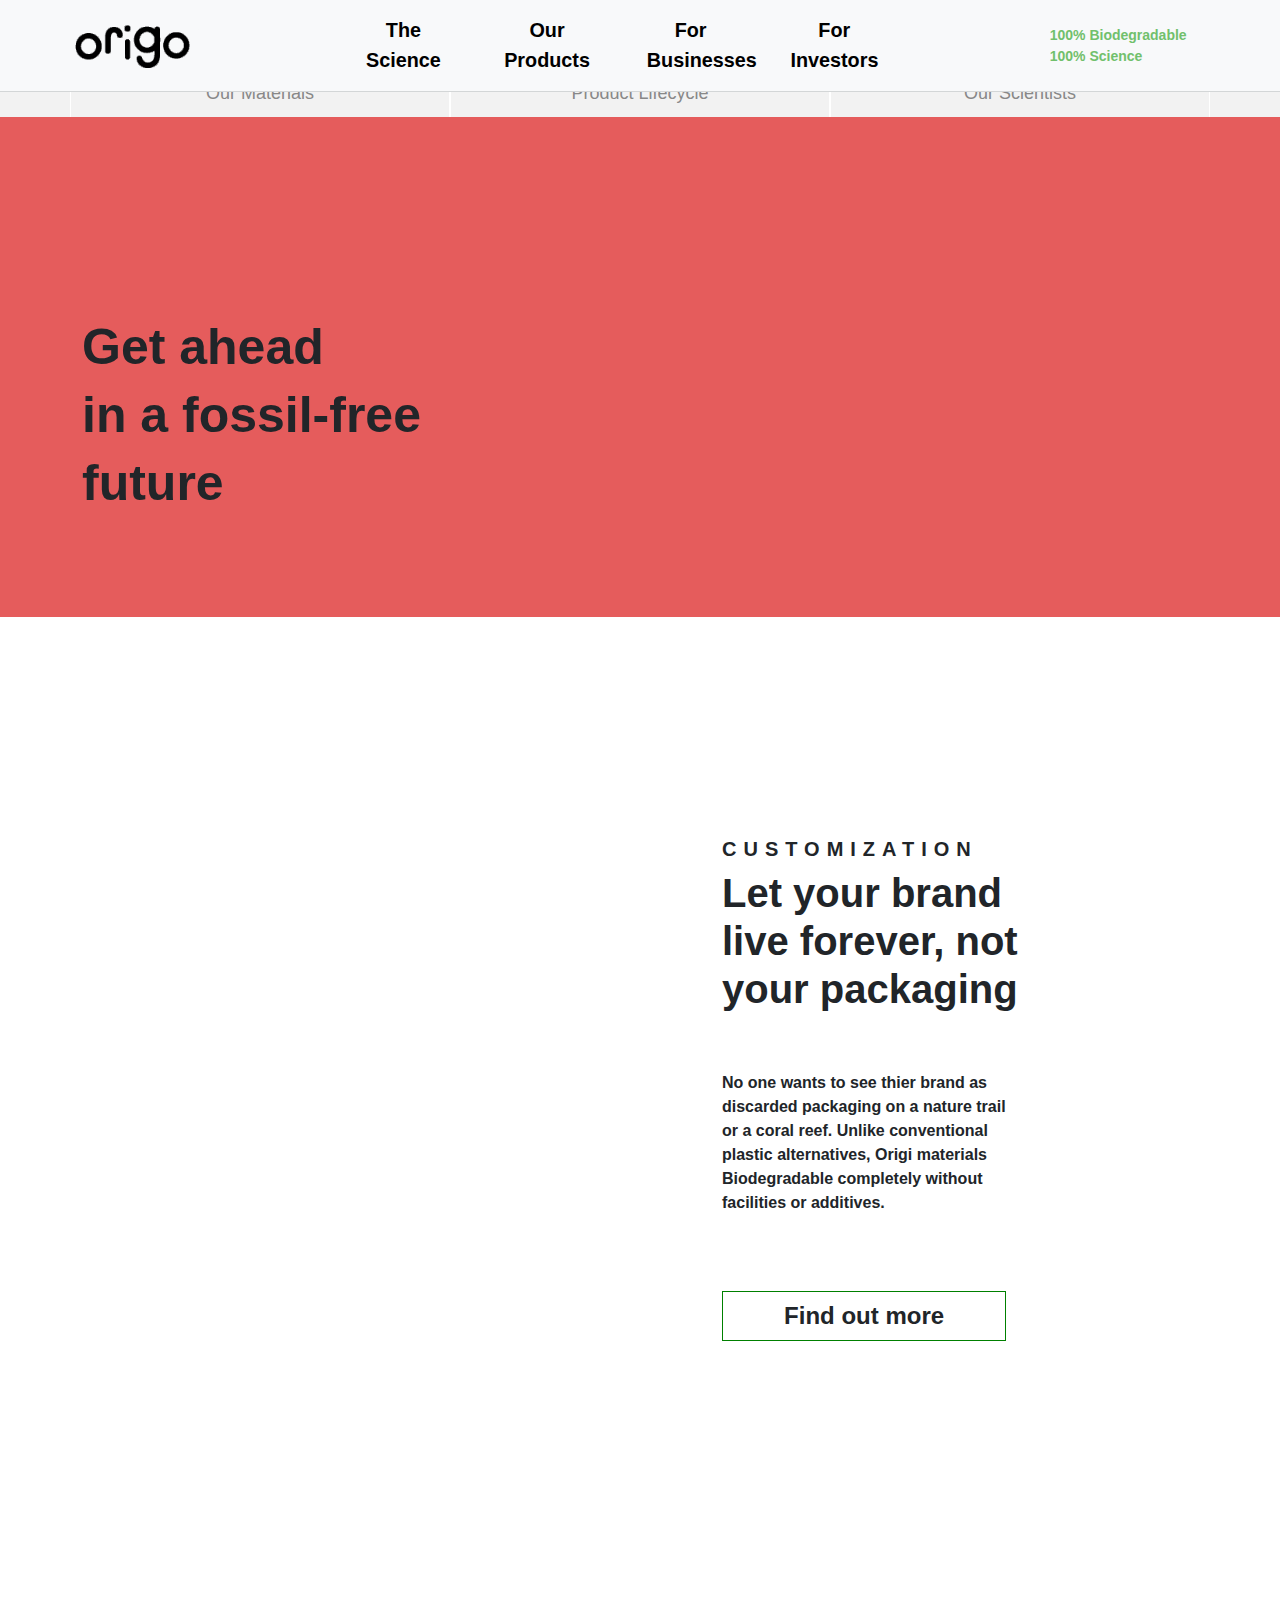
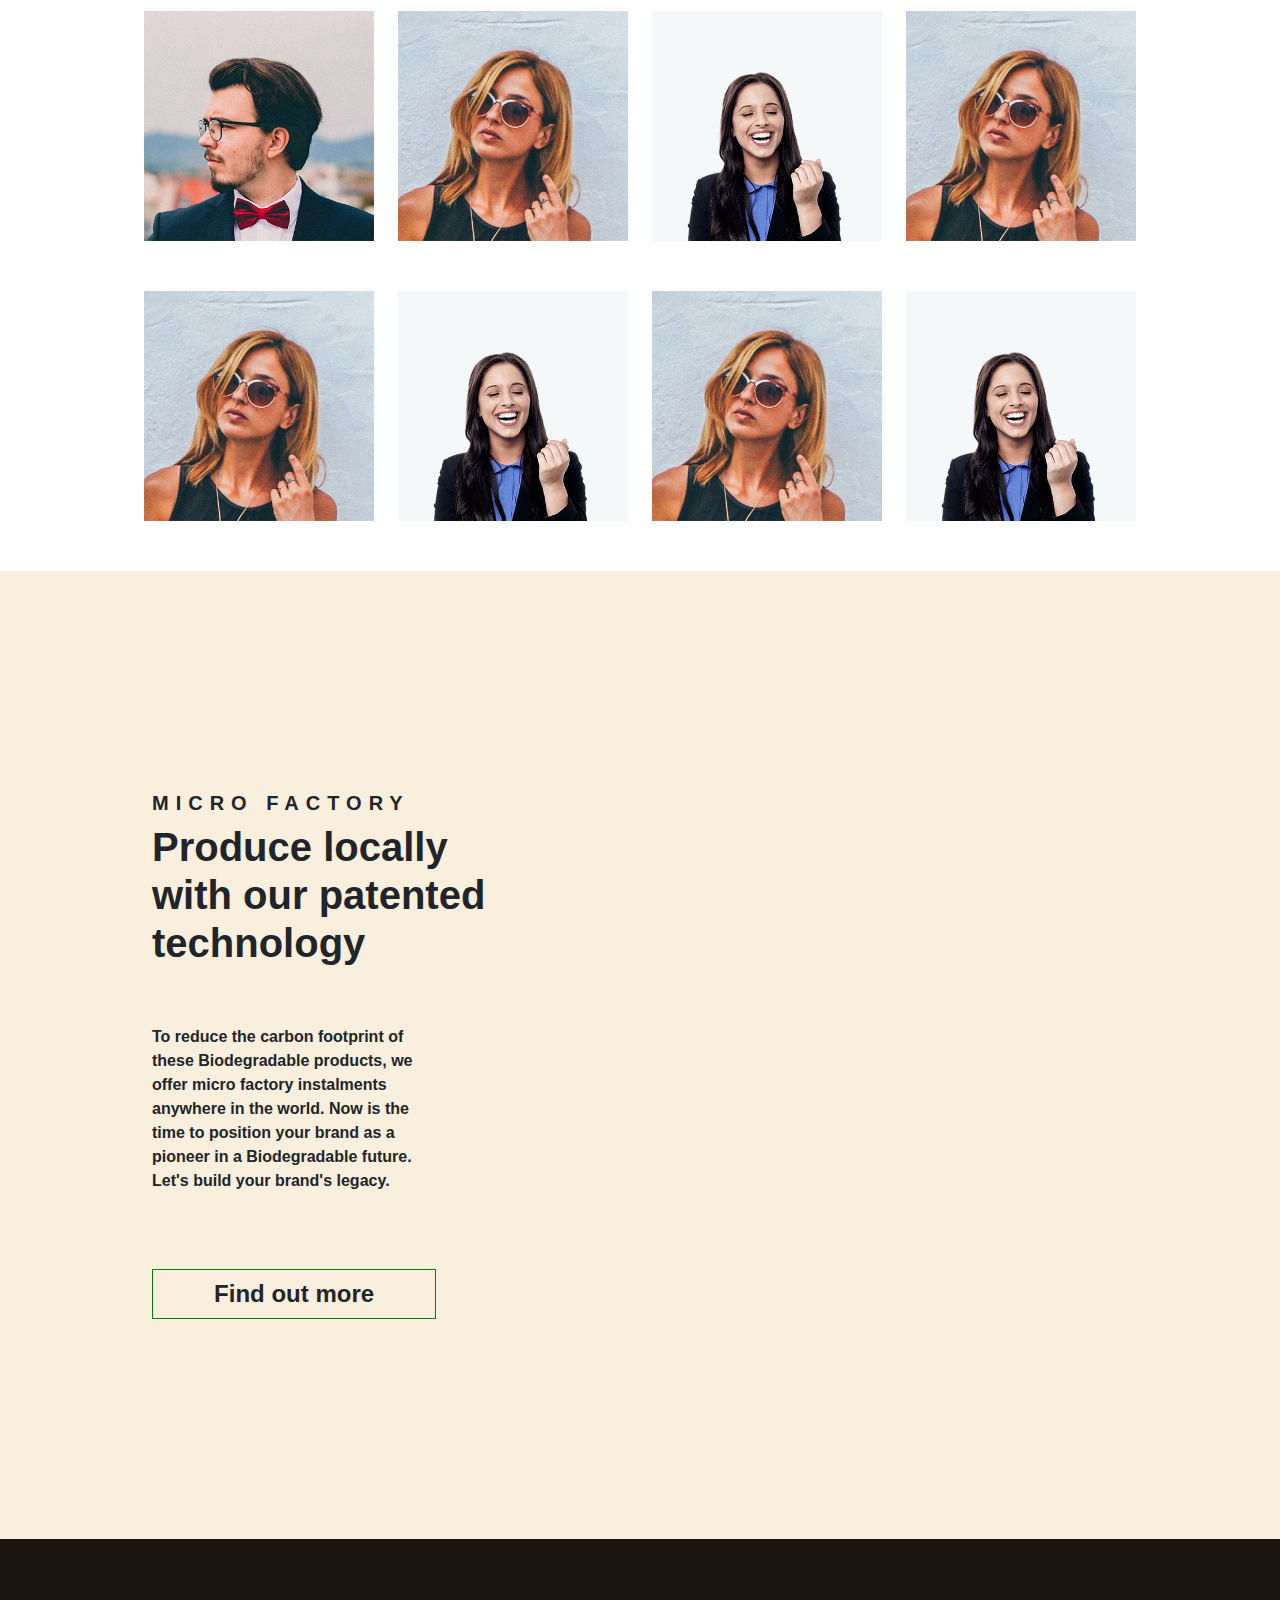
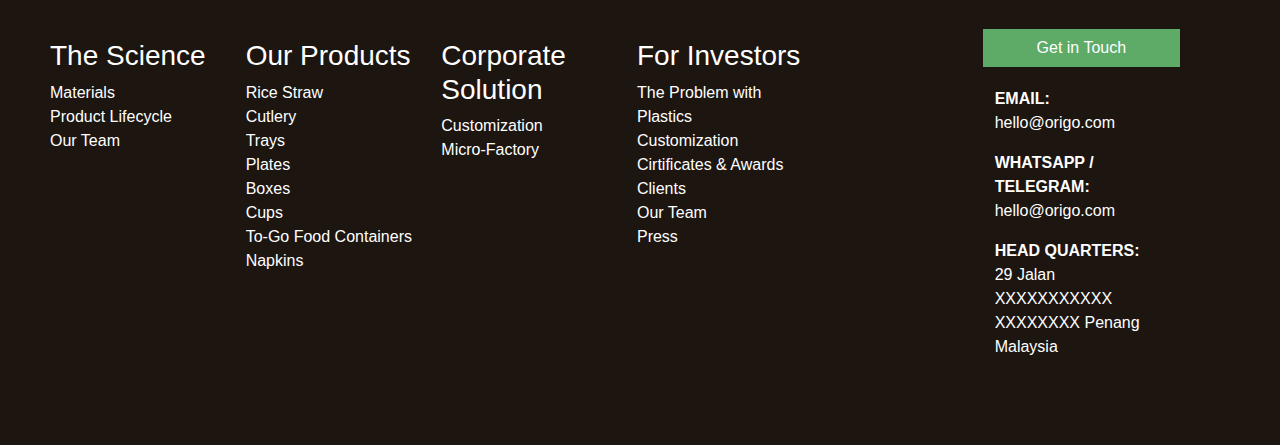
==== bussiness.html @ c61879fb "structral design" ====
<!doctype html>
<html lang="en">

<head>
    <!-- Required meta tags -->
    <title>Origi!</title>
    <meta charset="utf-8">
    <meta name="viewport" content="width=device-width, initial-scale=1">

    <!-- Bootstrap CSS -->
    <link rel="stylesheet" href="assets/css/bootstrap.min.css">
    <!-- Custom CSS -->
    <link rel="stylesheet" href="assets/css/style.css">
    <link rel="stylesheet" href="assets/css/responsive.css">
</head>

<body>
    <!-------------------------------------------- Start Navbar ---------------------------------------------->
    <nav class="navbar navbar-expand-lg navbar-light bg-light navbar-fixed-top dark ">
        <div class="container-fluid">
            <button class="navbar-toggler" type="button" data-bs-toggle="collapse" data-bs-target="#navbarTogglerDemo03"
                aria-controls="navbarTogglerDemo03" aria-expanded="false" aria-label="Toggle navigation">
                <span class="navbar-toggler-icon"></span>
            </button>
            <a class="navbar-brand logo" href="/">
                <img src="assets/img/logo.png" class="img img-responsive logo" alt="">
            </a>
            <div class="collapse navbar-collapse" id="navbarTogglerDemo03">
                <div class="container text-center">
                    <div class="row">
                        <div class="col-lg-2"></div>
                        <div class="col-lg-2">
                            <a class="nav-link dark" aria-current="page" href="science.html">The Science </a>
                        </div>
                        <div class="col-lg-2">
                            <a class="nav-link dark" href="product.html">Our Products</a>
                        </div>
                        <div class="col-lg-2">
                            <a class="nav-link dark" href="bussiness.html">For Businesses</a>
                        </div>
                        <div class="col-lg-2">
                            <a class="nav-link dark" href="investor.html">For Investors</a>
                        </div>
                        <div class="col-lg-2 text-right"></div>
                    </div>
                </div>
                <div class="leading">
                    <p>100% Biodegradable</p>
                    <p>100% Science</p>
                </div>
                <div class="mode" status="1" onclick="darkMode(document.getElementById('viewMode').value)">
                    <!-- Dark Mode -->
                </div>
                <input type="hidden" name="" id="viewMode" value="1">
            </div>
        </div>
    </nav>
    <!-------------------------------------------- End Navbar ---------------------------------------------->
    
    <section class="menu">
        <div class="container">
            <div class="row text-center">
                <div class="col-lg-4 menu-item">Our Materials</div>
                <div class="col-lg-4 menu-item">Product Lifecycle</div>
                <div class="col-lg-4 menu-item">Our Scientists</div>
            </div>
        </div>
    </section>

    <section class="business-banner">
        <div class="container">
            <div class="row">
                <div class="col-md-6">
                    <div class="title">
                        <h1>Get ahead</h1>
                        <h1>in a fossil-free </h1>
                        <h1>future</h1>
                    </div>
                </div>
                <div class="col-md-6"></div>
            </div>
        </div>
    </section>

    <section class="business-about">
        <div class="container">
            <div class="row">
                <div class="col-md-6">                    
                </div>
                <div class="col-md-6">
                    <div class="content">
                        <h3>CUSTOMIZATION</h3>
                        <h1>
                            Let your brand live
                            forever, not your 
                            packaging
                        </h1>
                        <p>
                            No one wants to see thier brand as discarded packaging on a nature trail or 
                            a coral reef. Unlike conventional plastic alternatives, Origi materials Biodegradable
                            completely without facilities or additives.
                        </p>
                        <div class="about-btn">
                            <a href="" class="btn custom-btn">Find out more</a>
                        </div>
                    </div>
                </div>
            </div>
        </div>
    </section>


    <section class="business-gallary">
        <div class="container">
            <div class="row">
                <div class="col-lg-3 ">
                    <img src="assets/img/pic1.jpg" alt="">
                </div>
                <div class="col-lg-3 ">
                    <img src="assets/img/pic2.jpg" alt="">
                </div>
                <div class="col-lg-3 ">
                    <img src="assets/img/pic3.jpg" alt="">
                </div>
                <div class="col-lg-3 ">
                    <img src="assets/img/pic2.jpg" alt="">
                </div>
            </div>
            <div class="row">
                <div class="col-lg-3 ">
                    <img src="assets/img/pic2.jpg" alt="">
                </div>
                <div class="col-lg-3 ">
                    <img src="assets/img/pic3.jpg" alt="">
                </div>
                <div class="col-lg-3 ">
                    <img src="assets/img/pic2.jpg" alt="">
                </div>
                <div class="col-lg-3 ">
                    <img src="assets/img/pic3.jpg" alt="">
                </div>
            </div>
        </div>
    </section>

    <section class="business-about about-micro">
        <div class="container">
            <div class="row">
                <div class="col-md-6"> 
                    <div class="content">
                        <h3>MICRO FACTORY </h3>
                        <h1>
                            Produce locally <br>with our patented technology
                        </h1>
                        <p>
                            To reduce the carbon footprint of these 
                            Biodegradable products, we offer micro 
                            factory instalments anywhere in the world.
                            Now is the time to position your brand as a 
                            pioneer in a Biodegradable future. Let's build
                            your brand's legacy.
                        </p>
                        <div class="about-btn">
                            <a href="" class="btn custom-btn">Find out more</a>
                        </div>
                    </div>                   
                </div>
                <div class="col-md-6">
                    
                </div>
            </div>
        </div>
    </section>

    <footer>
        <div class="row">
            <div class="col-lg-8">
                <div class="row footer-left">
                    <div class="col-lg-3 col-md-3 col-xs-12">
                        <h3>The Science</h3>
                        <ul>
                            <li><a href="">Materials</a></li>
                            <li><a href="">Product Lifecycle</a></li>
                            <li><a href="">Our Team</a></li>
                        </ul>
                    </div>
                    <div class="col-lg-3 col-md-3 col-xs-12">
                        <h3>Our Products</h3>
                        <ul>
                            <li><a href="">Rice Straw</a></li>
                            <li><a href="">Cutlery</a></li>
                            <li><a href="">Trays</a></li>
                            <li><a href="">Plates</a></li>
                            <li><a href="">Boxes</a></li>
                            <li><a href="">Cups</a></li>
                            <li><a href="">To-Go Food Containers</a></li>
                            <li><a href="">Napkins</a></li>
                        </ul>
                    </div>
                    <div class="col-lg-3 col-md-3 col-xs-12">
                        <h3>Corporate Solution</h3>
                        <ul>
                            <li><a href="">Customization</a></li>
                            <li><a href="">Micro-Factory</a></li>
                        </ul>
                    </div>
                    <div class="col-lg-3 col-md-3 col-xs-12">
                        <h3>For Investors</h3>
                        <ul>
                            <li><a href="">The Problem with Plastics</a></li>
                            <li><a href="">Customization</a></li>
                            <li><a href="">Cirtificates & Awards </a></li>
                            <li><a href="">Clients</a></li>
                            <li><a href="">Our Team</a></li>
                            <li><a href="">Press </a></li>
                        </ul>
                    </div>
                </div>
            </div>
            <div class="col-lg-4">
                <div class="footer-right">
                    <button class="btn footer-btn">
                        Get in Touch
                    </button>
                    <ul>
                        <li><b>EMAIL:</b></li>
                        <li>hello@origo.com</li>
                    </ul>
                    <ul>
                        <li><b>WHATSAPP / TELEGRAM:</b></li>
                        <li>hello@origo.com</li>
                    </ul>
                    <ul>
                        <li><b>HEAD QUARTERS:</b></li>
                        <li>29 Jalan XXXXXXXXXXX</li>
                        <li>XXXXXXXX Penang</li>
                        <li>Malaysia</li>
                    </ul>
                </div>
            </div>
        </div>
    </footer>
    <!-- Option 1: Bootstrap Bundle with Popper -->
   <script src='assets/js/bootstrap.bundle.min.js'></script>
   <!-- Custom JS -->
   <script src='assets/js/script.js'></script>
</body>
</html>
---- assets/css/style.css ----
*{
    font-family: 'Arial';
    margin: 0;
    padding: 0;
    box-sizing: border-box;
}



/* Navbar */
.nav-link{
    cursor: pointer;
    font-size: 2.2vh;
    font-weight: bolder;
    color: #000;
}

.leading p{
    font-size: 14px;
    margin-bottom: 0;
    margin-top: 0;
    color: #71c06c;
    font-weight: bold;
}

.leading{
    width: 250px;
}

.navbar{
    background: #fff;
    border-bottom: 1px solid rgba(109, 121, 121, 0.267);
}

.logo{
   width: 130px;
   margin-left: 30px;
}

.navbar-fixed-top{
    position: fixed;
    top: 0;
    width: 100%;
    z-index: 999999;
}

/* End Navbar */


/* About US */
.about{
    text-align: center;
    margin-top: 500px;
    z-index: 999;
}

.about .content{
    width: 60%;
    margin:200px auto;
    padding: 50px;
    box-shadow: 0 4px 8px 0 rgba(0, 0, 0, 0.2), 0 6px 20px 0 rgba(0, 0, 0, 0.19);
    background-color: rgb(242, 242, 242);
    padding-bottom: 100px;
}

.about_title{
    padding: 30px 0px;
    letter-spacing: 5px;
    font-weight: bold;
    font-size: 24px;
}

.about_subtitle{
    font-weight: bold;
}

.about .content p{
    font-size: 32px;
    margin: 0;
    padding: 0;
    color: black;
    margin-bottom: -5px;
}

.about-img{
    width: 40%;
    margin: 20px auto;
    text-align: center;
}

.about-img img{
    opacity: 0.9;
    width: 100%;
}

.custom-btn{
    border: 1px solid green;
    border-radius: 0px;
    margin-top: 10px;
    font-weight: bolder;
    width: 30%;
    font-size: 24px;
}

.custom-btn:hover{
    transition: all 0.4s ease;
    color: #fff;
    background-color: green;
}

.product h4{
    letter-spacing: 5px;
    font-weight: bold;
    padding: 70px;
    padding-bottom: 120px;
}

.product img{
    margin: auto;
    height: 180px;
}

.product p{
    margin-top: 20px;
    font-weight: bolder;
    font-size: 24px;
}

.product-btn{
    padding: 70px;
}

.cards h5{
    letter-spacing: 5px;
    font-weight: bold;
    font-size: 24px;
}

.cards h1{
    font-weight: bolder;
    margin-top: 30px;
    font-size: 50px;
    letter-spacing: 2px;
}

.cards{
    padding: 200px 10px;
}

.card_img{
    margin-top: 70px;
}



.card_img h3{
    margin-top: 20px;
}

.card_img h3 , .card_img p{
    font-size: 28px;
}

.card_img p{
    color: #aaa;
}

.team{
    padding: 120px;
    box-shadow: 0 4px 8px 0 rgba(0, 0, 0, 0.2), 0 6px 20px 0 rgba(0, 0, 0, 0.19);
    margin-top: 200px;
    z-index: 999999999;
}

.team h4{
    font-weight: bold;
    font-size: 28px;
    letter-spacing: 10px;
    padding-bottom: 50px;
}

.item img{
    border-radius: 50%;
    width: 200px;
}

.item h6{
    color: orange;
    padding-top: 10px;
    font-weight: bold;
}

.item h5{
    color: lightsalmon
}

.item p{
    padding: 10px 70px;
    font-size: 24px;
    color: rgba(0, 130, 0, 0.666);
}

.contact{
    padding: 150px;
    background-color: rgb(250, 239, 220);
    z-index: -999;
    margin-top: 8px;
}

.contact h1{
    font-weight: bolder;
}

.contact p{
    font-size: 18px;
    padding: 30px;
    font-weight: bold;
}

.form{
    width: 30%;
    margin: 10px auto;
}

.custom-input{
    margin-top: 20px;
    border-radius: 0px;
    text-align: center;
}

.contact .custom-btn{
   margin-top: 40px;
   width: 100%;
}

footer{
    background-color: rgb(28, 21, 16 );
    color: #fff;
    padding: 70px 20px;
}


.footer-left{
    padding: 30px;
}

.footer-left ul{
    list-style-type: none;
    padding: 0;
}

.footer-left ul li a{
    text-decoration: none;
    color: white;
}

.footer-right{
    padding: 0px 100px;
}

.footer-right ul{
    list-style: none;
}

.footer-right .footer-btn{
   background-color: rgb(94, 170, 103);
   color: white;
   padding-left: 50px;
   padding-right: 50px;
   width: 100%;
   margin: 20px;
   border-radius: 0px;
}




/* The Science Page */

.science_banner{
    min-height: 600px;
    width: 100%;
    background-color: rgb(94, 170, 103);
    margin-top: 70px;
}

.science_banner .content{
    padding: 150px 150px 0px 0px;
}

.science_banner .content h1{
    font-weight: bolder;
    margin-top: 120px;
    font-size: 55px;
}

.science_item_1{
    padding-right: 40%;
    font-weight: bold;
    font-size: 40px;
}

.science_item_2{
    padding-right: 40%;
    font-size: 42px;
}

.science-info .row{
    margin: 10px;
}

.science-info{
    margin: 130px 0px;
}


.invented{
    background-color: rgb(250, 239, 220);
    padding: 120px 10px;
}

.invented .number{
    font-size: 12vh;
    font-weight: bold;
    color: rgb(146, 123, 191);
}

.invented .number_sub{
    margin-left: 350px;
}

.invented .number_sub h2{
    font-size: 40px;
    font-weight: bold;
    color: rgb(146, 123, 191);
}

.invented .part_2 .number, .invented .part_2 .number_sub h2{
    color: rgb(94, 170, 103);
}


.product_lifecycle .content{
    width: 40%;
    padding: 120px 10px;
}

.btn-content{
    width: 70% !important;
}

.product_lifecycle .content h2{
    letter-spacing: 8px;
    font-size: 20px;
    font-weight: bold;
}

.product_lifecycle .content h1{
    font-size: 32px;
    margin: 30px 0px;
    font-weight: bold;
}

.product_lifecycle .content p{
    padding-right: 100px;
    font-weight: bold;
    margin-bottom: 50px;
}

.product_vedio .content{
    background-color: rgb(221, 221, 221);
    padding: 80px;
    height: 650px;
}

.product_vedio .content h1{
    color: rgb(94, 170, 103);
    font-size: 8vh;
    font-weight: bolder;
}









.menu{
    background-color: rgb(242, 242, 242);
    z-index: 99 !important;
    position: relative;
    top: 70px;
}

.menu-item{
    border-left: 1px solid white;
    border-right: 1px solid white;
    padding: 10px;
    color: #888;
    font-size: 18px;
}




/* Product Page */

.product-banner{
    min-height: 600px;
    width: 100%;
    background-color: rgb(234, 175, 70);
    margin-top: 70px;
}

.product-banner .banner-content{
    padding: 70px;
}

.banner-content h1{
    font-weight: bolder;
    font-size: 55px;
}

.banner-content p{
    font-weight: bold;
    padding-right: 100px;
    text-align: left;
    font-size: 18px;
}


.product-category{
    width: 100%;
    margin-top: 100px;
    text-align: center;
}

.category-btns a{
    text-decoration: none;
    padding: 10px 18px;
    border: 2px solid #333;
    border-radius: 20px;
    color: #333;
    margin: 10px;
}

.active{
    background-color: rgb(94, 170, 103);
    border: 2px solid rgb(94, 170, 103) !important;
}

.product-list{
    margin-top: 100px;
    margin-bottom: 100px;
}

.product-list .row{
    margin-bottom: 100px;
}

.product-list .images{
    text-align: center;
}

.product-list .images img{
    width: 80%;
    margin: auto;
}

.title h4{
    font-weight: bold;
}


/* Business  */

.business-banner{
    width: 100%;
    min-height: 500px;
    background: rgb(229, 92 , 92);
    margin-top: 70px;
}

.business-banner .title{
    margin-top: 200px;
}

.business-banner .title h1{
    font-weight: bolder;
    font-size: 50px;
}

.business-about .content{
    padding: 220px 70px;
}

.business-about .content h3{
    font-size: 20px;
    font-weight: bolder;
    letter-spacing: 7px;
}

.business-about .content h1{
    padding-right: 50px;
    font-weight: bolder;
}

.business-about .content p{
    padding: 50px 120px 50px 0px;
    font-weight: bold;
}

.about-btn{
    padding: 0;
    margin: 0;
}

.about-btn .custom-btn{
    width: 70%;
}

.business-gallary img{
    width: 100%;
}

.business-gallary .container .row{
    margin: 50px !important;
}

.about-micro{
    background-color: rgb(250, 239 , 220);
}


/* Investor Page */

.investor-banner{
    background-color: rgb(146, 123, 191);
    height: 600px;
}

.investor-banner .content{
    padding: 50px;
    margin-top: 200px;
}

.investor-banner .content h1{
    font-size: 7vh;
    font-weight: bolder;
}

.invest-about{
    padding: 80px 10px;
}

.invest-about h1{
    font-weight: bold;
    margin: 70px 0px;
}

.invest-about .invest-item h2{
    letter-spacing: 7px;
    font-weight: bold;
    font-size: 24px;
}

.invest-about .invest-item p{
    padding-right: 80px;
    font-weight: bold;
}

.invest-capablities .img-group div img{
    width: 95%;
}

.invest-capablities .content{
    padding: 80px 30px;
}

.invest-capablities .content h2{
    font-weight: bold;
    letter-spacing: 8px;
    font-size: 20px;
}

.invest-capablities .content h1{
    font-weight: bolder;
    margin: 20px 0px;
}

.invest-capablities .content p{
    font-size: 24px;
    margin: 20px 0px;
}

.clients{
    margin: 200px 10px;
}

.clients h2{
    letter-spacing: 8px;
    font-size: 24px;
    margin: 50px 0px;
    font-weight: bold;
}

.clients .clients-logo .row{
    margin: 20px 0px;
    vertical-align: center;
}

.management-team{
    padding: 180px 50px;
    background-color: rgb(242 , 242, 242);
}

.management-team .content{
    text-align: center;
}

.management-team .content .team-img img{
    border-radius: 50%;
}

.management-team .content .team-name{
    font-weight: bold;
    margin: 10px;
}

.management-team .content h3{
    font-size: 20px;
    font-weight: bold;
}

.management-team .content p{
    padding: 10px 50px;
    font-weight: bold;
    font-size: 18px;
}

.management-team .main-title{
    letter-spacing: 12px;
    font-weight: 20px;
    text-align: center;
    font-weight: bold;
    margin-bottom: 100px;
}

.prees-section{
    padding: 100px 10px;
}

.prees-section h3{
    letter-spacing: 5px;
    font-weight: bold;
    margin: 50px 0px;
}

.prees-section .content .press-img img{
    width: 100%;
}

.prees-section .content .content-date{
    font-weight: bold;
    color: #888;
    margin: 20px 0px;
}

.prees-section .content h2{
    font-weight: bold;
    font-size: 30px;
}

.prees-section .content p{
    padding-right: 20px;
    font-size: 18px;
    margin: 30px 0px;
}

.prees-section .content{
    border-bottom: 2px solid #aaa;
}


.mode{
    cursor: pointer;
    padding-right: 20px;
}


#pruple_circle_1{
    position: absolute;
    top: -30px;
    z-index: -99;
    right: 300px;
}

#green_circle_1{
    position: absolute;
    top: 200px;
    right: 0px;
}

#green_circle_2{
    position: absolute;
    top: 150px;
    left: 100px;
}

#orange_circle_1{
    position: absolute;
    top: 500px;
    left: -100px;
}

#orange_circle_2{
    position: absolute;
    top: 800px;
    left: 600px;
    z-index: -9;
}

#red_circle_1{
    position: absolute;
    top: 500px;
    right: 20px;
}

#orange_line_1{
    position: absolute;
    top: 130px;
    left: 45px;
}

#green_line_1{
    position: absolute;
    top: 130px;
    right: 130px;
}

#green_line_2{
    position: absolute;
    top: 420px;
    left: -180px;
}

#black_line_1{
    position: absolute;
    top: 550px;
    left: 200px;
    z-index: -9;
}

#pink_line_1{
    position: absolute;
    top: 550px;
    right: 500px;
    z-index: -9;
}

#gray_line_1{
    position: absolute;
    top: 550px;
    right: 100px;
    z-index: -9;
}

.banner-title{
    text-align: center;
    margin-top: 200px;;
}

.banner-title h1{
    font-size: 8vh;
    font-weight: bolder;
}


/* About Patterns */
#about_green_1{
    position: absolute;
    left: -120px;
    margin-top: -350px;
    z-index: -9;
}

#about_green_2{
    position: absolute;
    left: 200px;
    margin-top: -650px;
    z-index: -9;
}

#product_green_1{
    position: absolute;
    right: 0;
    z-index: -9;
    margin-top: -100px;
}

#card_red_1{
    position: absolute;
    left: -120px;
    z-index: -9;
    margin-top: -100px;
}

#card_pruple_1{
    position: absolute;
    margin-top: 185px;
    z-index: -99;
}

#contact_pruple_1{
    position: absolute;
    left: -130px;
    margin-top: 400px;
}

#contact_green_2{
    position: absolute;
    left: 100px;
}

#contact_red_1{
    position: absolute;
    right: 100px;
    margin-top: -158px;
    z-index: 0;
}

#contact_green_1{
    position: absolute;
    right: 0;
    margin-top: -280px;
}

#contact_orange_1{
    position: absolute;
    right: 150px;
    margin-top: 200px;
}

#contact_green_line_1{
    position: absolute;
    right: 0px;
    margin-top: -380px;
}

#contact_green_line_2{
    position: absolute;
    left: 0px;
    z-index: 99;
    margin-top: -50px;
}






.primary-dark-color{
    background: rgb(28, 21, 16) !important;
    color: white !important;
}

.secondary-dark-color{
    background-color: rgb(47, 37, 27) !important;
    color: white !important;
}

.light-color{
    color: #fff !important;
}
---- assets/css/responsive.css ----
@media screen and (max-width: 980px) {
    .leading {
        width: 100%;
        text-align: center;
        margin-top: 20px;
    }

    .about .content {
        width: 90%;
        margin: 200px auto;
    }

    .about-img {
        width: 100%;
    }

    .custom-btn {
        width: 100%;
        ;
    }

    .team {
        padding: 50px;
    }

    .form {
        width: 100%;
    }

    .contact {
        padding: 50px;
    }

    .footer-right {
        padding: 30px;
    }

    #orange_circle_2,
    #green_circle_1,
    #green_circle_2,
    #orange_line_1,
    #green_line_1,
    #black_line_1,
    #orange_circle_1,
    #green_line_2,
    #about_green_2,
    #contact_green_line_2,
    #contact_green_2,
    #contact_pruple_1,
    #contact_orange_1,
    #contact_red_1,
    #contact_green_line_1,
    #contact_green_1,
    #pink_line_1 {
        display: none;
    }

    #gray_line_1 {
        position: absolute;
        left: 0;
        top: 450px;
        right: 0;
        width: 100%;
        z-index: 999;
    }

    .card_img img{
        width: 100%;
    }

   .banner-title h1{
        font-size: 40px;
   }

   .about p{
        font-size: 24px !important;
   }

   .about .custom-btn{
        font-size: 18px !important;
   }

   .product h4{
    font-size: 18px !important;
   }

   .product p{
    font-size: 18px;
   }

   .product .custom-btn{
        font-size: 16px !important;
   }

   .cards h5, .cards h3, .cards p , .team h4, .team p{
    font-size: 18px !important;
   }

   .cards h1{
    font-size: 24px !important;
    font-weight: bolder;
   }

   .contact .custom-btn{
    font-size: 18px !important;
   }

   .contact p{
    font-size: 16px;
   }
}
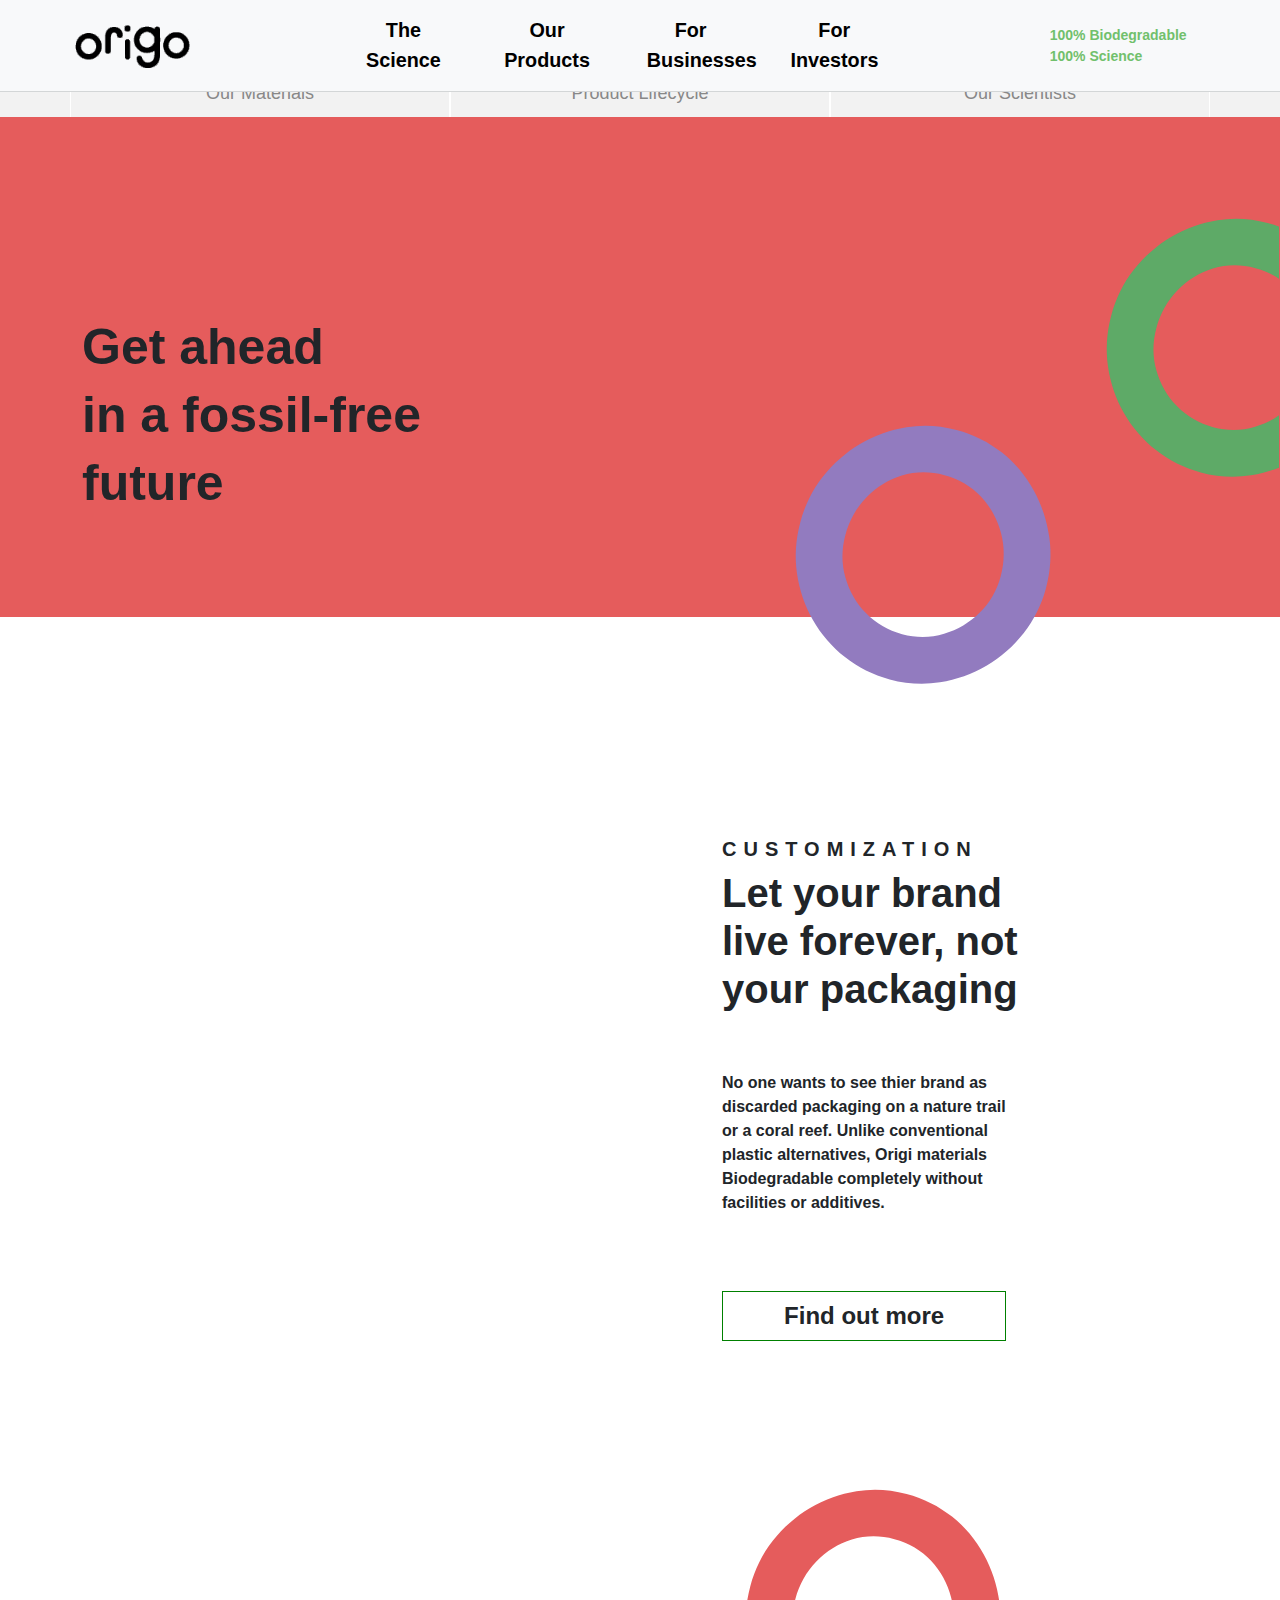
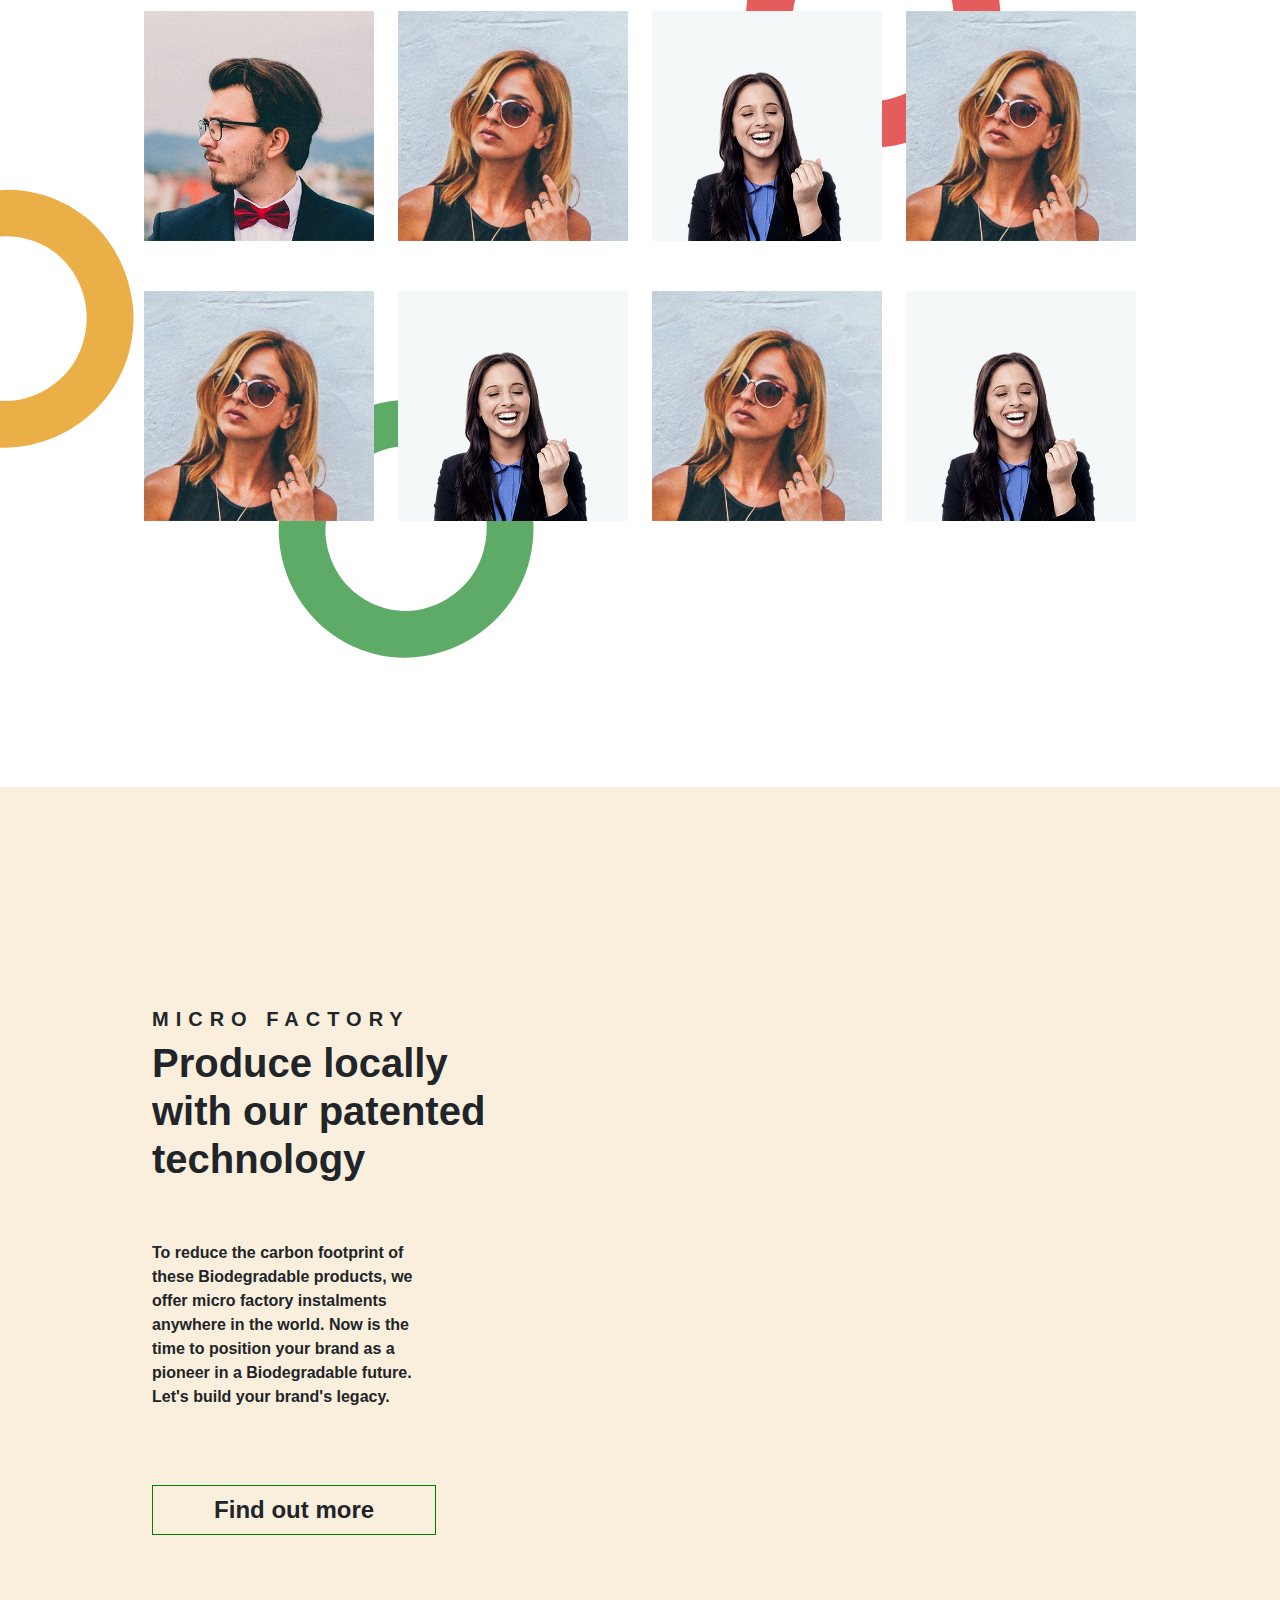
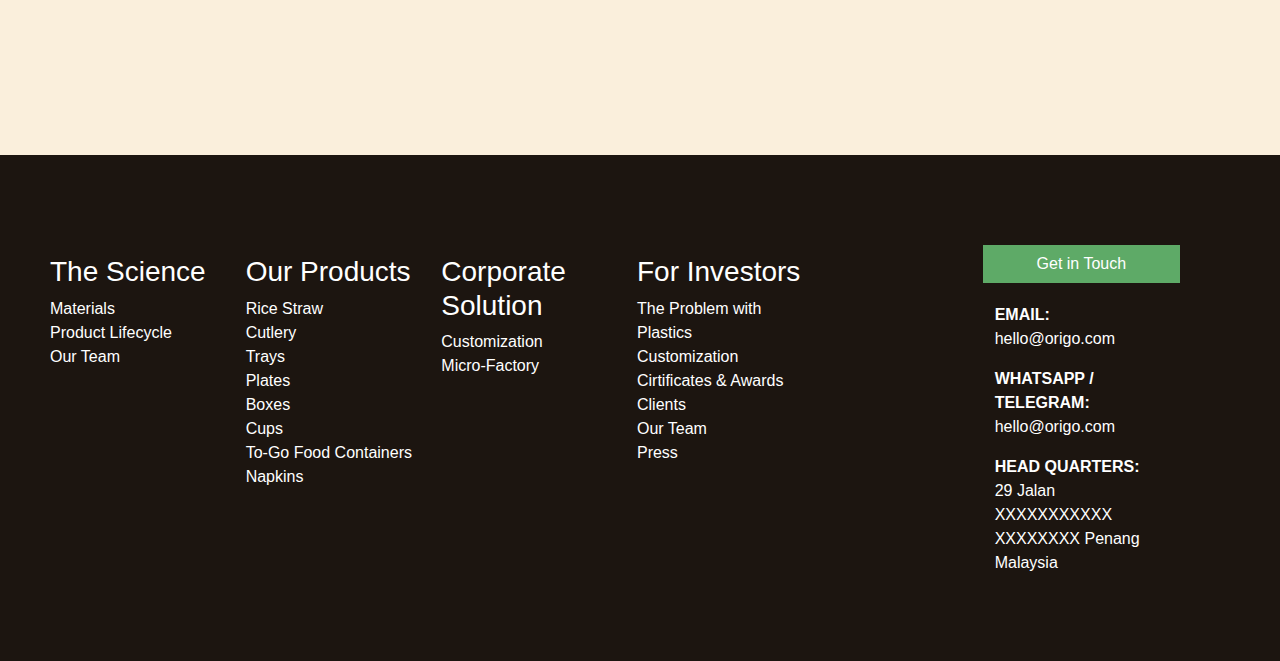
==== commit 635747b5: "Responsive Design" ====
--- a/bussiness.html
+++ b/bussiness.html
@@ -77,10 +77,13 @@
                         <h1>future</h1>
                     </div>
                 </div>
-                <div class="col-md-6"></div>
-            </div>
-        </div>
-    </section>
+                <div class="col-md-6">
+                    <img src="assets/img/half_green.png" id="business_green_circle_1" alt="">
+                </div>
+            </div>
+        </div>
+    </section>
+    <img src="assets/img/purple_circle.png" id="business_purple_circle" alt="">
 
     <section class="business-about">
         <div class="container">
@@ -109,6 +112,8 @@
         </div>
     </section>
 
+    <img src="assets/img/orange_circle.png" id="business_orange_circle" alt="">
+    <img src="assets/img/red_circle.png" id="business_red_circle" alt="">
 
     <section class="business-gallary">
         <div class="container">
@@ -142,7 +147,16 @@
             </div>
         </div>
     </section>
-
+    <img src="assets/img/green_circle.png" id="business_green_circle" alt="">
+    <br>
+    <br>
+    <br>
+    <br>
+    <br>
+    <br>
+    <br>
+    <br>
+    <br>
     <section class="business-about about-micro">
         <div class="container">
             <div class="row">
--- a/assets/css/style.css
+++ b/assets/css/style.css
@@ -278,7 +278,7 @@
 /* The Science Page */
 
 .science_banner{
-    min-height: 600px;
+    height: 600px;
     width: 100%;
     background-color: rgb(94, 170, 103);
     margin-top: 70px;
@@ -389,7 +389,7 @@
 
 .menu{
     background-color: rgb(242, 242, 242);
-    z-index: 99 !important;
+    z-index: 100 !important;
     position: relative;
     top: 70px;
 }
@@ -873,4 +873,110 @@
 
 .light-color{
     color: #fff !important;
+}
+
+
+.sub-item-active{
+    color: rebeccapurple;
+}
+
+#science_top_ban{
+    position: absolute;
+    width: 40%;
+    top: 0;
+}
+
+#banner_orange_circle{
+    position: absolute;
+    top: 0;
+    left: -120px;
+}
+
+#banner_red_circle{
+    position: absolute;
+    right: 650px;
+    top: 500px;
+    z-index: 99;
+}
+
+#banner_purple_circle{
+    position: absolute;
+    right: 100px;
+    top: 0;
+    z-index: 99;
+}
+
+#invent_purple_circle{
+    position: absolute;
+    right: 100px;
+    margin-top: -230px;
+}
+
+#invent_orange_circle{
+    position: absolute;
+    right: 300px;
+    margin-top: -200px;
+}
+
+#invent_red_circle{
+    position: absolute;
+    right: 0;
+    margin-top: 50px;
+}
+
+#invent_green_circle{
+    position: absolute;
+    right: 0;
+    margin-top: -120px;
+}
+
+#product_purple_circle_2{
+    position: absolute;
+    right: 0;
+    top: 70px;
+}
+
+#product_purple_circle_1{
+    position: absolute;
+    top: 150px;
+}
+
+#product_green_circle{
+    position: absolute;
+    right: 150px;
+    margin-top: -140px;
+}
+
+#business_green_circle_1{
+    position: absolute;
+    right: 0;
+    margin-top: 100px;
+}
+
+#business_purple_circle{
+    position: absolute;
+    right: 200px;
+    margin-top: -220px;
+}
+
+
+#business_orange_circle{
+    position: absolute;
+    left: -150px;
+    margin-top: 200px;
+}
+
+#business_red_circle{
+    position: absolute;
+    right: 250px;
+    margin-top: -100px;
+    z-index: -999;
+}
+
+#business_green_circle{
+    position: absolute;
+    left: 250px;
+    margin-top: -200px;
+    z-index: -999;
+
 }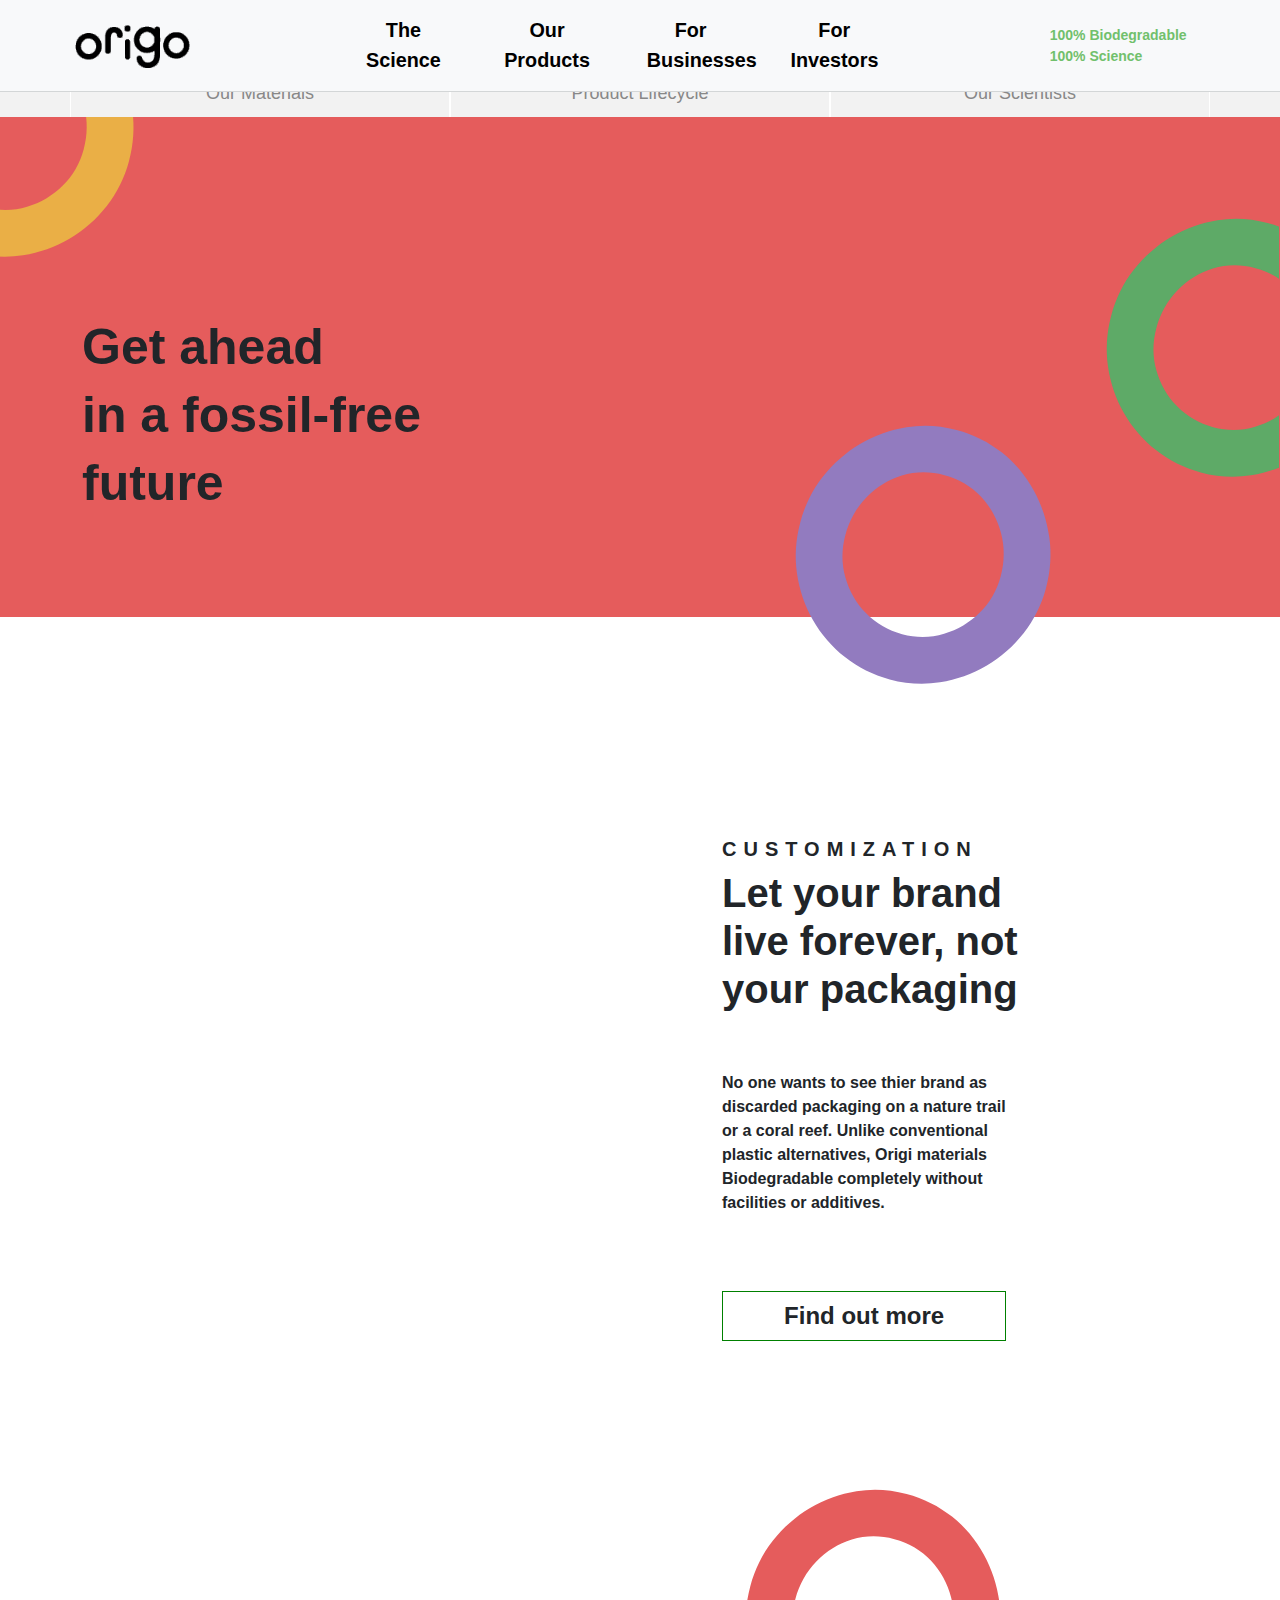
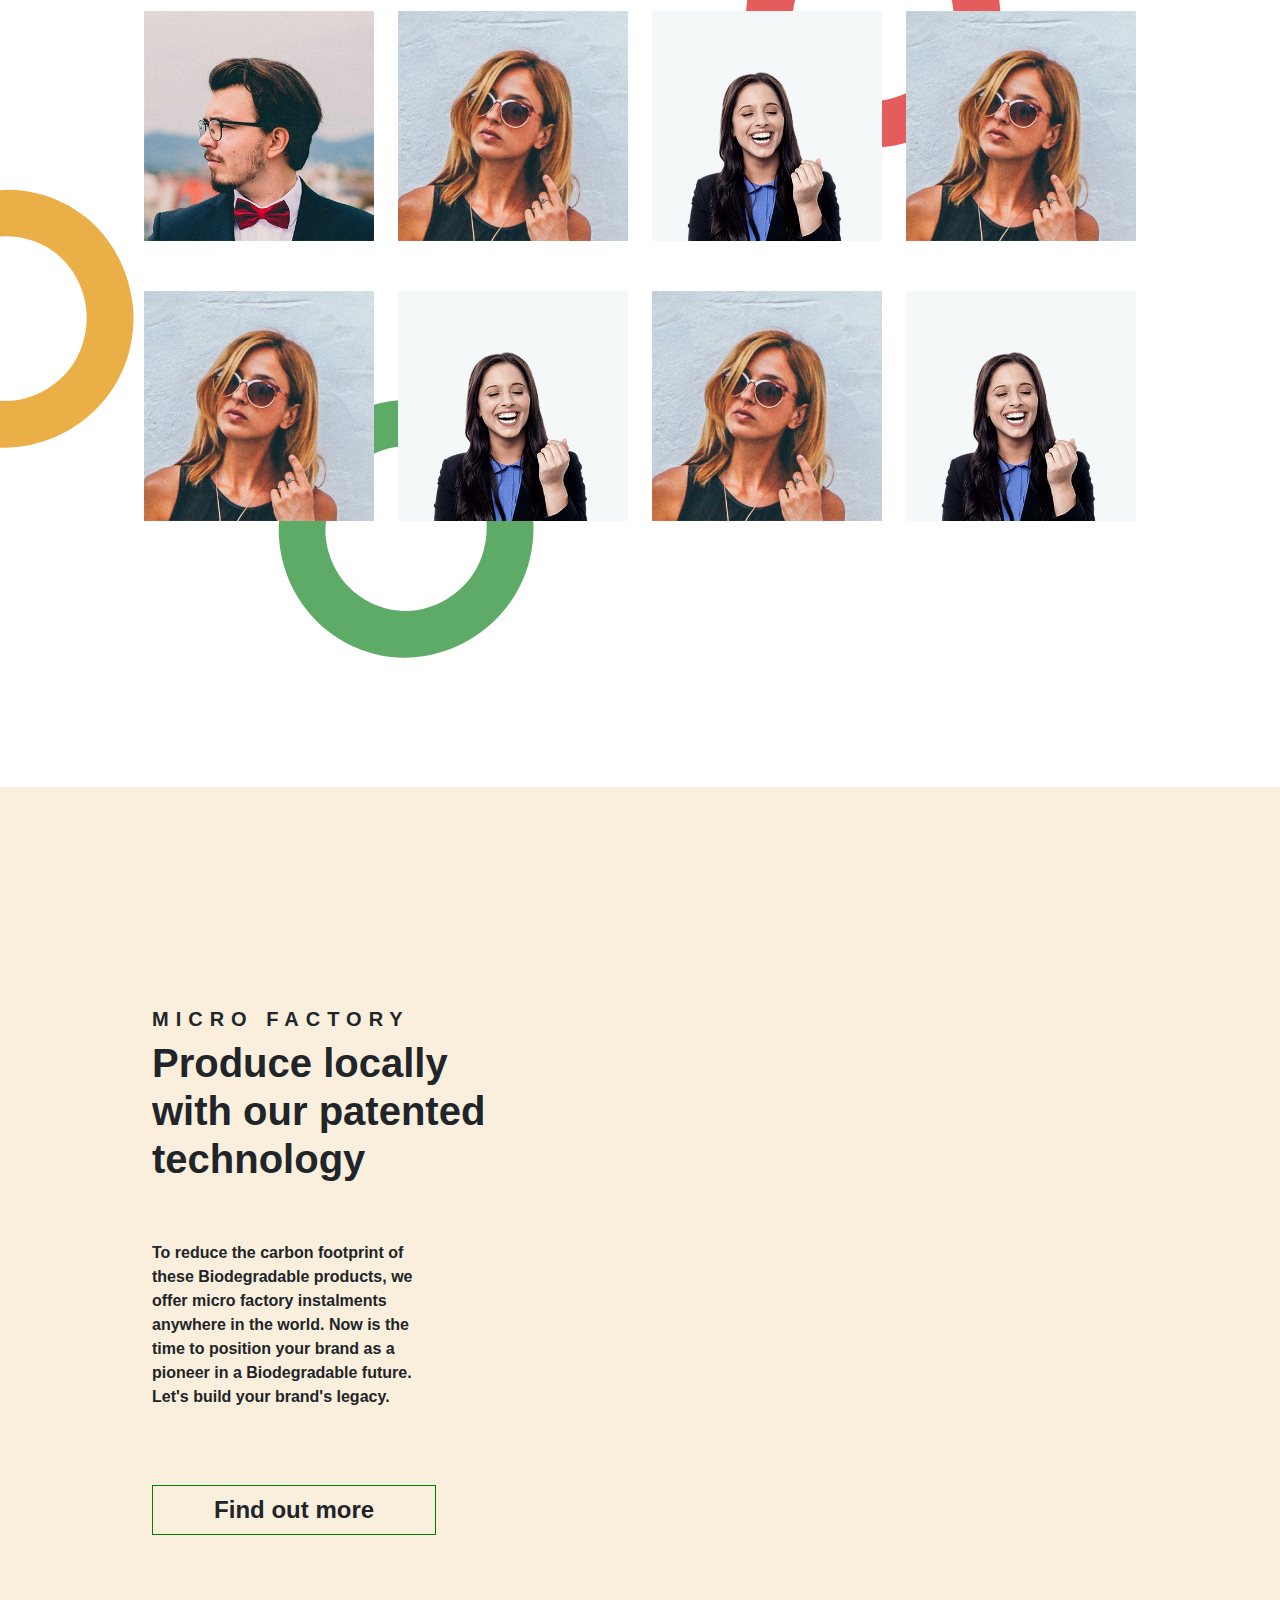
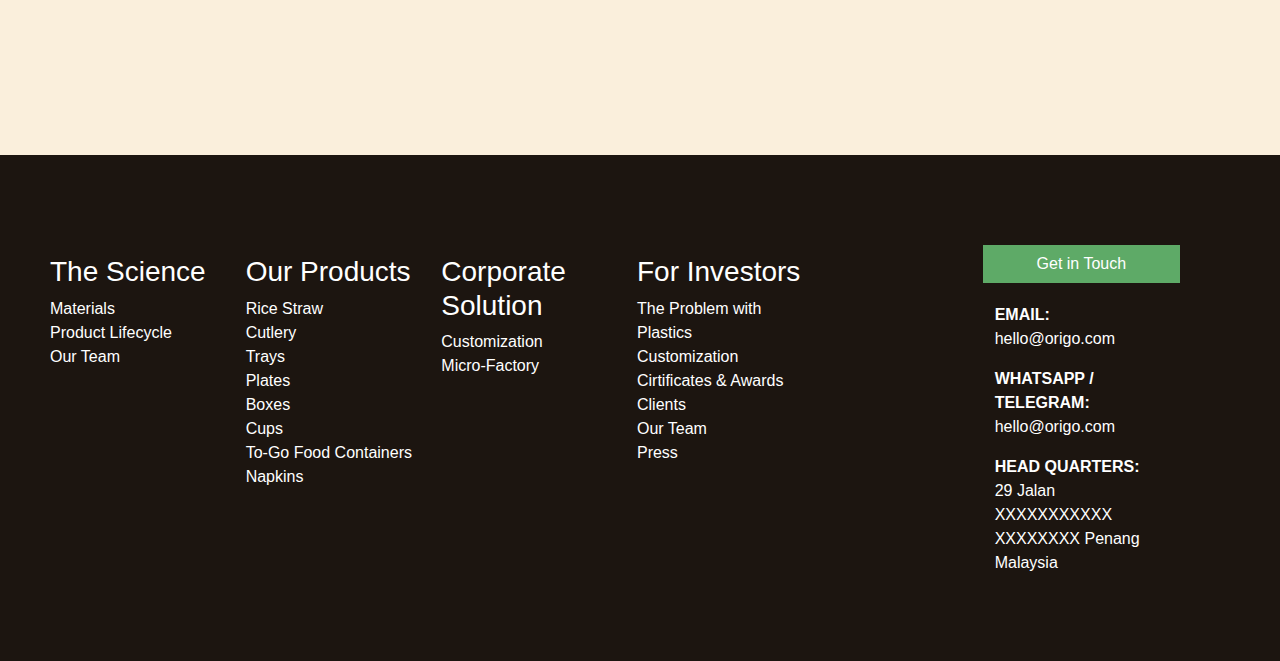
==== commit 8d625fcf: "Responsive Design" ====
--- a/bussiness.html
+++ b/bussiness.html
@@ -68,6 +68,7 @@
     </section>
 
     <section class="business-banner">
+        <img src="assets/img/orange_circle.png" id="business_orange_circle_2" alt="">
         <div class="container">
             <div class="row">
                 <div class="col-md-6">
--- a/assets/css/style.css
+++ b/assets/css/style.css
@@ -978,5 +978,10 @@
     left: 250px;
     margin-top: -200px;
     z-index: -999;
-
+}
+
+#business_orange_circle_2{
+    position: absolute;
+    top: -30px;
+    left: -150px;
 }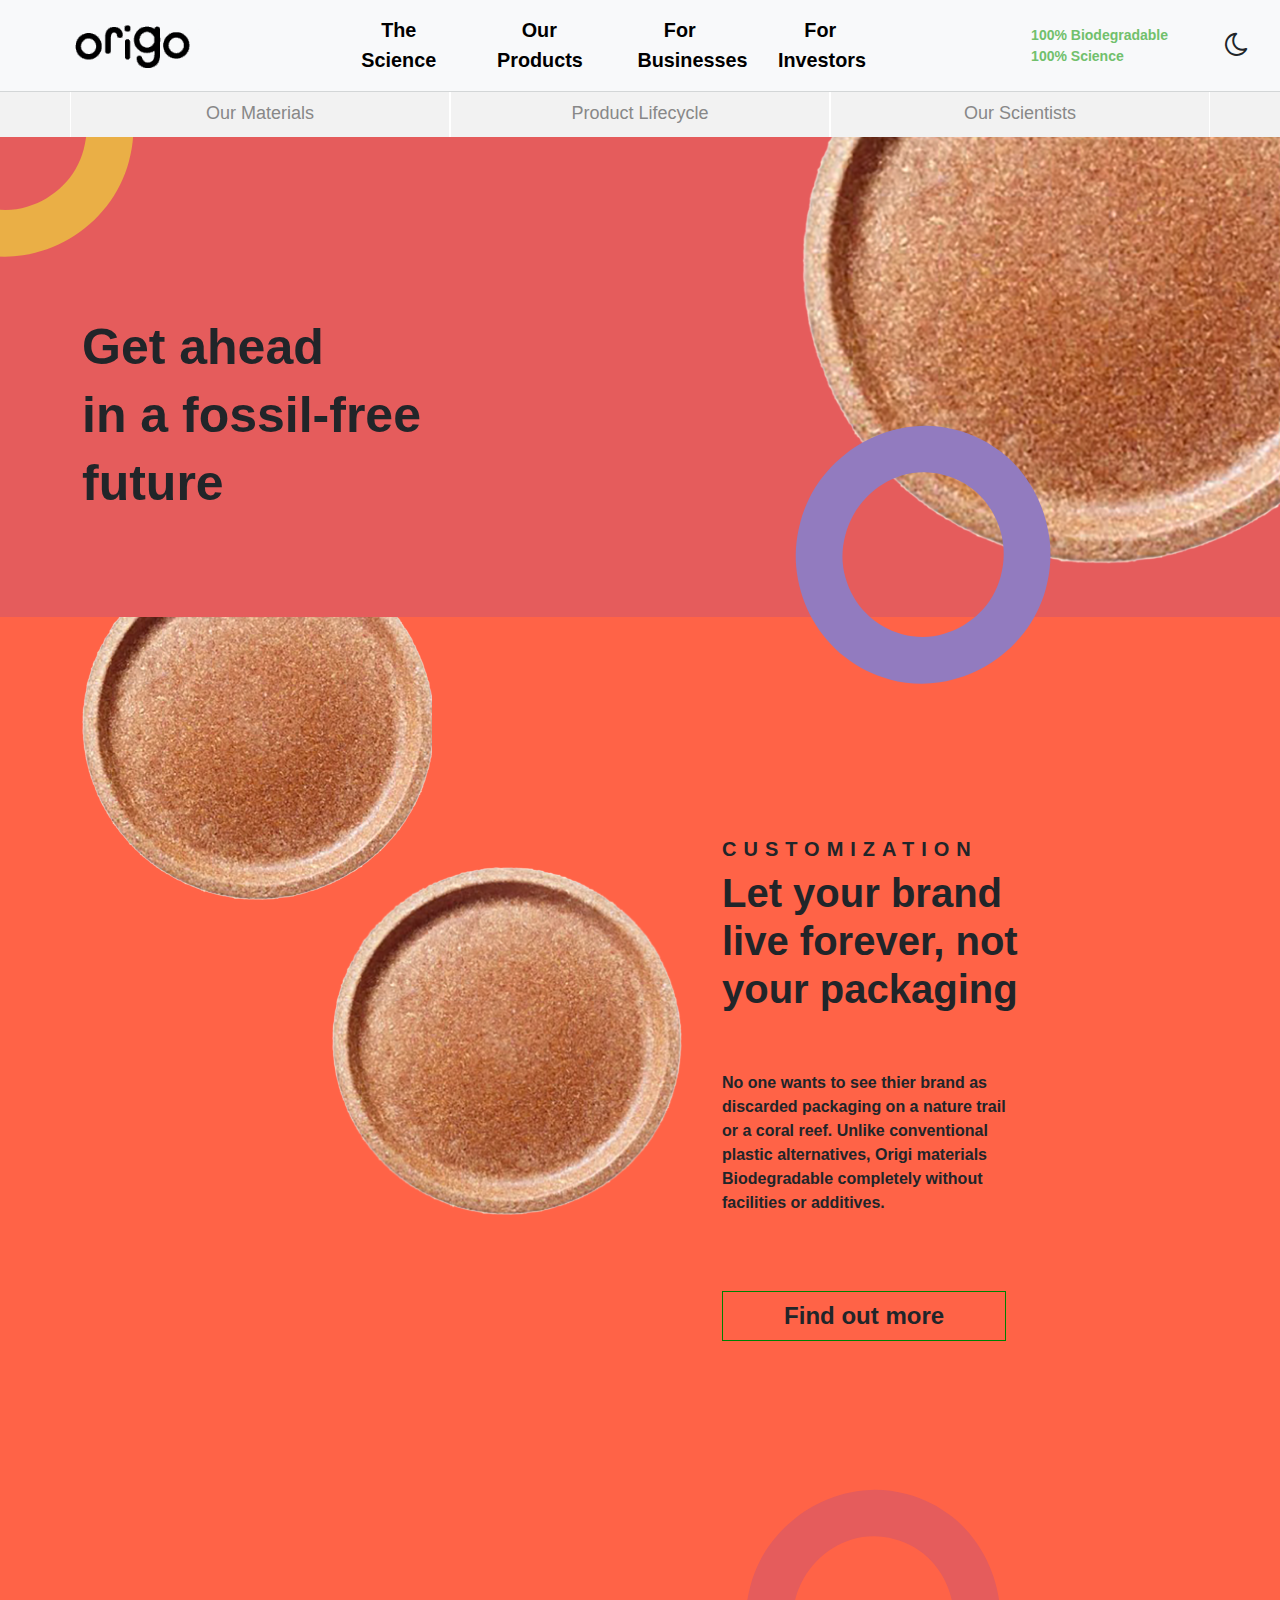
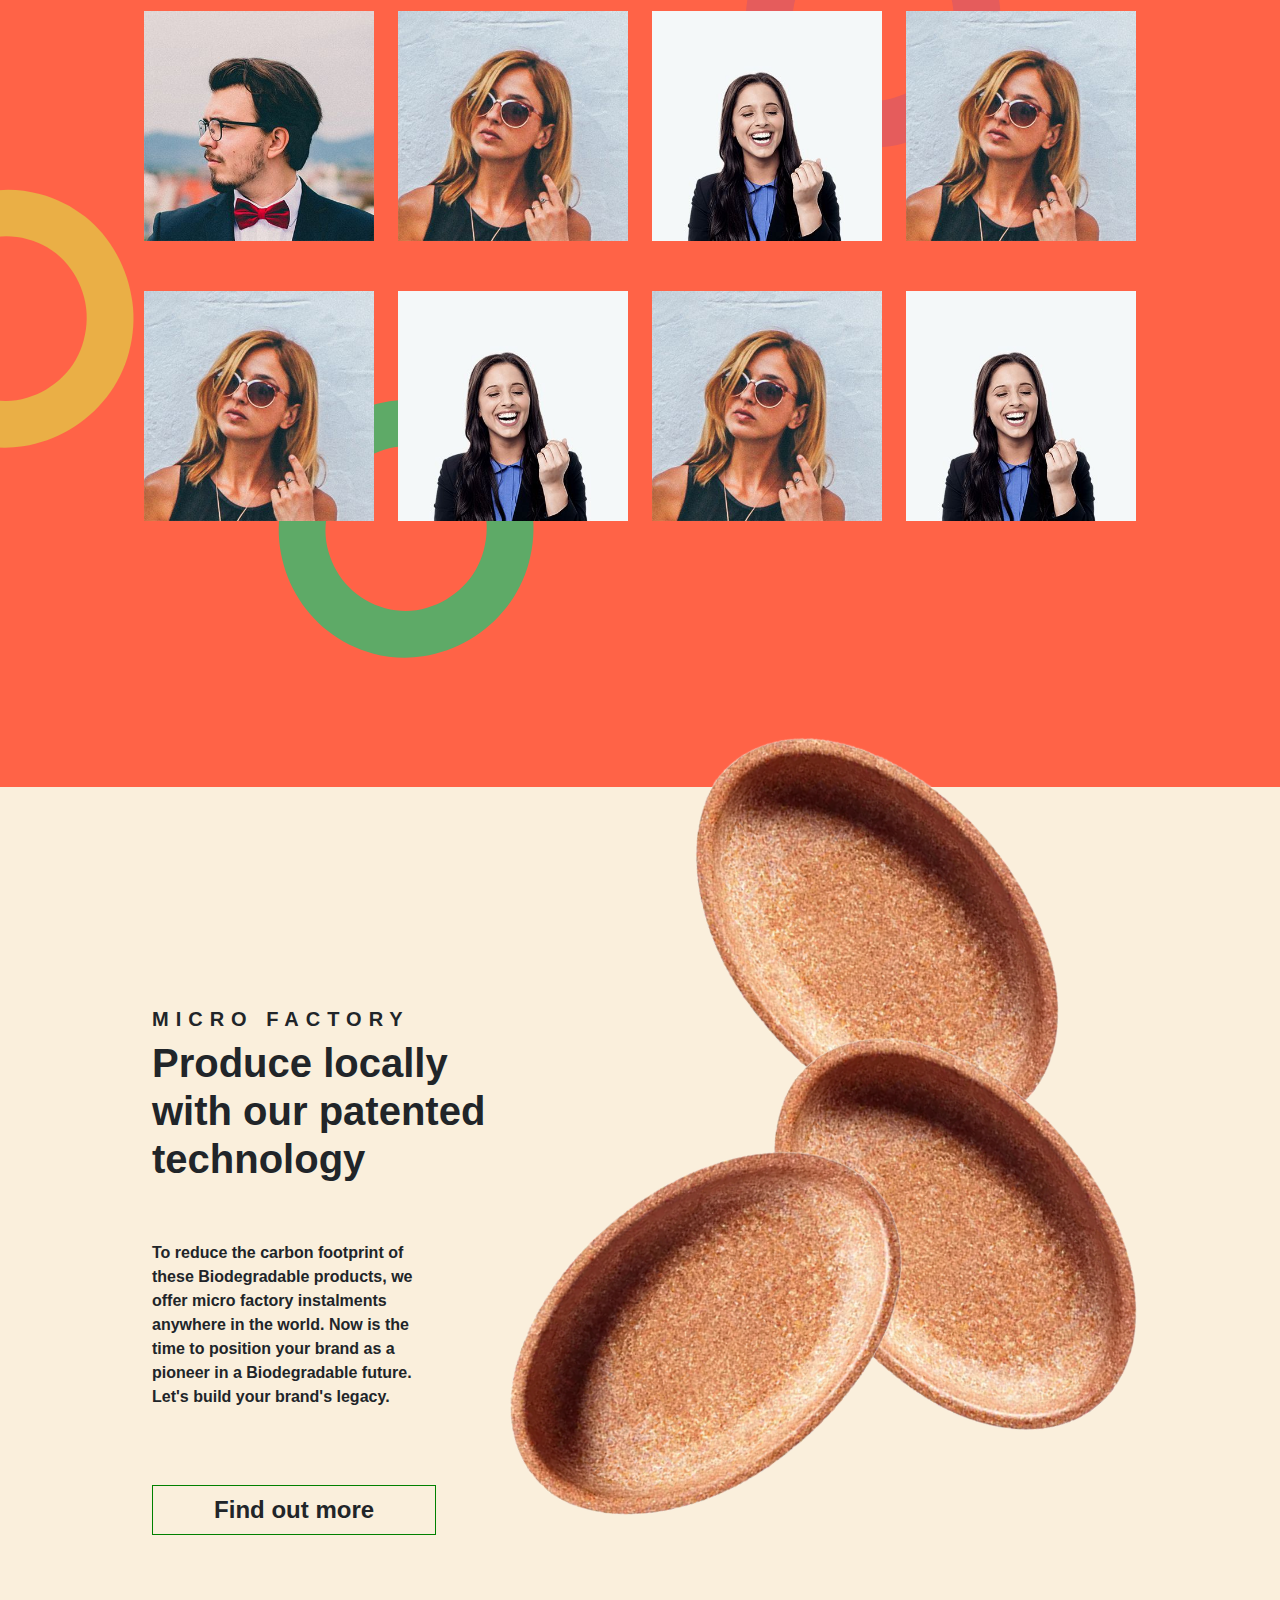
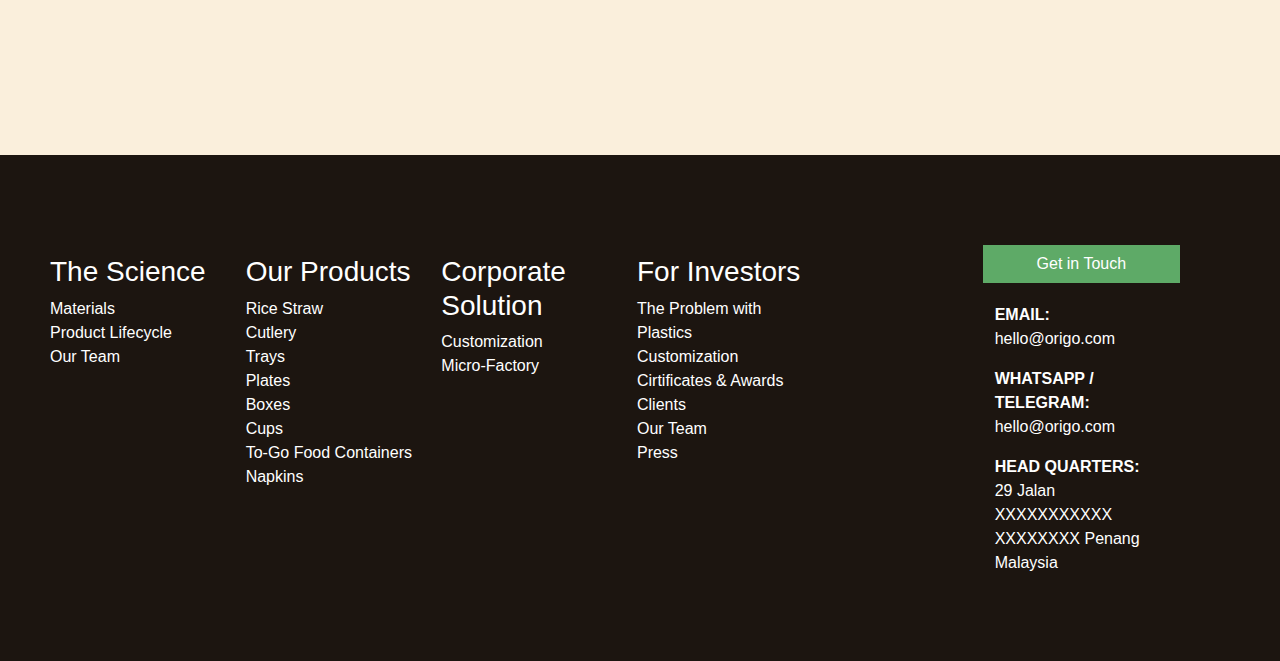
==== commit 7cdd46ca: "apply darkmode" ====
--- a/bussiness.html
+++ b/bussiness.html
@@ -12,6 +12,7 @@
     <!-- Custom CSS -->
     <link rel="stylesheet" href="assets/css/style.css">
     <link rel="stylesheet" href="assets/css/responsive.css">
+    <link rel="stylesheet" type="text/css" href="fonts/font-awesome/css/font-awesome.min.css">
 </head>
 
 <body>
@@ -30,16 +31,16 @@
                     <div class="row">
                         <div class="col-lg-2"></div>
                         <div class="col-lg-2">
-                            <a class="nav-link dark" aria-current="page" href="science.html">The Science </a>
-                        </div>
-                        <div class="col-lg-2">
-                            <a class="nav-link dark" href="product.html">Our Products</a>
-                        </div>
-                        <div class="col-lg-2">
-                            <a class="nav-link dark" href="bussiness.html">For Businesses</a>
-                        </div>
-                        <div class="col-lg-2">
-                            <a class="nav-link dark" href="investor.html">For Investors</a>
+                            <a class="nav-link" aria-current="page" href="science.html">The Science </a>
+                        </div>
+                        <div class="col-lg-2">
+                            <a class="nav-link" href="product.html">Our Products</a>
+                        </div>
+                        <div class="col-lg-2">
+                            <a class="nav-link" href="bussiness.html">For Businesses</a>
+                        </div>
+                        <div class="col-lg-2">
+                            <a class="nav-link" href="investor.html">For Investors</a>
                         </div>
                         <div class="col-lg-2 text-right"></div>
                     </div>
@@ -48,16 +49,17 @@
                     <p>100% Biodegradable</p>
                     <p>100% Science</p>
                 </div>
-                <div class="mode" status="1" onclick="darkMode(document.getElementById('viewMode').value)">
-                    <!-- Dark Mode -->
-                </div>
-                <input type="hidden" name="" id="viewMode" value="1">
+                <span id="status">
+                    <div class="mode" onclick="darkMode()">
+                        <i class="fa fa-moon-o"></i>
+                    </div>
+                </span>
             </div>
         </div>
     </nav>
     <!-------------------------------------------- End Navbar ---------------------------------------------->
     
-    <section class="menu">
+    <section class="menu brown">
         <div class="container">
             <div class="row text-center">
                 <div class="col-lg-4 menu-item">Our Materials</div>
@@ -80,16 +82,19 @@
                 </div>
                 <div class="col-md-6">
                     <img src="assets/img/half_green.png" id="business_green_circle_1" alt="">
+                    <img src="assets/img/rice_huck.png" id="rice_huck" width="400" alt="">
                 </div>
             </div>
         </div>
     </section>
     <img src="assets/img/purple_circle.png" id="business_purple_circle" alt="">
 
-    <section class="business-about">
-        <div class="container">
-            <div class="row">
-                <div class="col-md-6">                    
+    <section class="business-about brown">
+        <div class="container">
+            <div class="row">
+                <div class="col-md-6">  
+                    <img src="assets/img/rice_half.png" width="350" id="rice_huck_2" alt="">                  
+                    <img src="assets/img/rice_huck.png" width="350" id="rice_huck_3" alt="">                  
                 </div>
                 <div class="col-md-6">
                     <div class="content">
@@ -116,7 +121,7 @@
     <img src="assets/img/orange_circle.png" id="business_orange_circle" alt="">
     <img src="assets/img/red_circle.png" id="business_red_circle" alt="">
 
-    <section class="business-gallary">
+    <section class="business-gallary ">
         <div class="container">
             <div class="row">
                 <div class="col-lg-3 ">
@@ -158,7 +163,7 @@
     <br>
     <br>
     <br>
-    <section class="business-about about-micro">
+    <section class="business-about about-micro brown">
         <div class="container">
             <div class="row">
                 <div class="col-md-6"> 
@@ -181,7 +186,9 @@
                     </div>                   
                 </div>
                 <div class="col-md-6">
-                    
+                    <img src="assets/img/oval.png" id="oval_1" width="450" alt="">
+                    <img src="assets/img/oval.png" id="oval_2" width="450" alt="">
+                    <img src="assets/img/oval.png" id="oval_3" width="450" alt="">
                 </div>
             </div>
         </div>
--- a/assets/css/style.css
+++ b/assets/css/style.css
@@ -342,7 +342,7 @@
 
 .product_lifecycle .content{
     width: 40%;
-    padding: 120px 10px;
+    padding: 120px 10px 10px;
 }
 
 .btn-content{
@@ -433,7 +433,7 @@
 
 .product-category{
     width: 100%;
-    margin-top: 100px;
+    padding-top: 100px;
     text-align: center;
 }
 
@@ -452,8 +452,8 @@
 }
 
 .product-list{
-    margin-top: 100px;
-    margin-bottom: 100px;
+    padding-top: 100px;
+    padding-bottom: 100px;
 }
 
 .product-list .row{
@@ -543,7 +543,7 @@
 
 .investor-banner .content{
     padding: 50px;
-    margin-top: 200px;
+    padding-top: 200px;
 }
 
 .investor-banner .content h1{
@@ -569,6 +569,10 @@
 .invest-about .invest-item p{
     padding-right: 80px;
     font-weight: bold;
+}
+
+.invest-capablities{
+    padding: 150px 0px;
 }
 
 .invest-capablities .img-group div img{
@@ -596,7 +600,7 @@
 }
 
 .clients{
-    margin: 200px 10px;
+    padding: 70px 10px;
 }
 
 .clients h2{
@@ -611,6 +615,12 @@
     vertical-align: center;
 }
 
+.clients .clients-logo img{
+    width: 100px;
+    height: 100px;
+    margin: 2px;
+}
+
 .management-team{
     padding: 180px 50px;
     background-color: rgb(242 , 242, 242);
@@ -622,6 +632,7 @@
 
 .management-team .content .team-img img{
     border-radius: 50%;
+    width: 100%;
 }
 
 .management-team .content .team-name{
@@ -689,6 +700,10 @@
     padding-right: 20px;
 }
 
+.mode i{
+    font-size: 27px;
+}
+
 
 #pruple_circle_1{
     position: absolute;
@@ -857,7 +872,9 @@
 }
 
 
-
+.primary-dark-color .nav-link{
+    color: white !important;
+}
 
 
 
@@ -914,20 +931,20 @@
 
 #invent_orange_circle{
     position: absolute;
-    right: 300px;
-    margin-top: -200px;
+    right: 200px;
+    margin-top: -280px;
 }
 
 #invent_red_circle{
     position: absolute;
     right: 0;
-    margin-top: 50px;
+    margin-top: -150px;
 }
 
 #invent_green_circle{
     position: absolute;
     right: 0;
-    margin-top: -120px;
+    margin-top: -250px;
 }
 
 #product_purple_circle_2{
@@ -984,4 +1001,239 @@
     position: absolute;
     top: -30px;
     left: -150px;
-}+}
+
+
+/*Invest*/
+.invest-img{
+    width: 500px;
+    position: absolute;
+    margin-top: 300px;
+    margin-left: 100px;
+}
+
+#invest_red_circle{
+    position: absolute;
+    right: 100px;
+    top: 100px;
+}
+
+#banner_green_circle{
+    position: absolute;
+    margin-top: 170px;
+    z-index: 99;
+    right: 680px;
+}
+
+#invest_circle_circle{
+    position: absolute;
+    right: 180px;
+    margin-top: 10px;
+}
+
+#purple_circle_1{
+    position: absolute;
+    left: 670px;
+    margin-top: -220px;
+    z-index: -99;
+}
+
+#invest_red_circle_1{
+    position: absolute;
+    left: 220px;
+    margin-top: -130px;
+    z-index: -99;
+}
+
+#green_circle_3{
+    position: absolute;
+    left: 100px;
+    margin-top: -160px;
+}
+
+#purple_circle_quar{
+    position: absolute;
+    right: 0;
+}
+
+#half_red_circle{
+    position: absolute;
+    right: 0;
+    margin-top: 250px;
+}
+
+#green_circle_4{
+    position: absolute;
+    right: 200px;
+    z-index: -99;
+}
+
+
+.certificate{
+    padding-top: 150px;
+}
+
+.certificate .content h1{
+    letter-spacing: 8px;
+    font-weight: bolder;
+    font-size: 26px;
+    text-transform: uppercase;
+    text-align: left;
+    padding-top: 30px;
+}
+
+.certificate .img-content{
+    text-align: center;
+    margin-top: 10px;
+}
+
+.certificate .img-content img{
+    margin: 10px;
+}
+
+.certificate .certify-content{
+    padding-top: 20px;
+    text-align: center;
+}
+
+#rice_huck{
+    position: absolute;
+    width: 600px;
+    margin-top: -150px;
+    margin-left: 150px;
+}
+
+#rice_huck_2{
+    position: absolute;
+}
+
+#rice_huck_3{
+    position: absolute;
+    margin-top: 250px;
+    margin-left: 250px;
+    z-index: 99;
+}
+
+#oval_1{
+    position: absolute;
+    transform: rotate(50deg)
+}
+
+#oval_2{
+    position: absolute;
+    transform: rotate(50deg);
+    margin-top: 300px;
+    right: 100px;
+}
+
+#oval_3{
+    position: absolute;
+    transform: rotate(-40deg);
+    margin-top: 400px;
+    right: 350px;
+}
+
+#product_oval_1{
+    position: absolute;
+    width: 700px;
+    transform: rotate(45deg);
+    margin-top: 120px;
+    margin-left: 90px;
+}
+
+
+.abs{
+    position: absolute;
+}
+
+#invent_black_line{
+    right: 0px;
+    margin-top: -650px;
+}
+
+#invent_green_line{
+    right: 0px;
+    margin-top: -555px;
+}
+
+#invent_gray_line{
+    right: 0px;
+    margin-top: -500px;
+}
+
+#invent_pink_line{
+    right: 0px;
+    margin-top: -400px;
+}
+
+#invent_yellow_line{
+    right: 0px;
+    margin-top: -300px;
+}
+
+.plastic{
+    width: 100%;
+    padding: 70px 10px 120px;
+}
+
+.plastic .img img{
+    width: 80%;
+    margin: 30px auto;
+}
+
+#flower{
+    margin-top: -205px;
+}
+
+#fish{
+    right: 230px;
+    margin-top: -60px;
+}
+
+#heart{
+    right: 230px;
+    margin-top: -150px;
+}
+
+#play{
+    margin-left: 27%;
+    margin-top: 70px;
+}
+
+
+
+
+
+
+
+
+
+
+
+
+
+
+
+
+
+
+
+
+
+
+
+
+
+
+
+
+
+
+
+
+
+
+
+
+
+
--- a/assets/css/responsive.css
+++ b/assets/css/responsive.css
@@ -108,4 +108,297 @@
    .contact p{
     font-size: 16px;
    }
+}
+
+
+@media screen and (max-width: 1800px) {
+    body{
+        background-color: tomato !important;
+    }
+
+    .menu{
+        top: 90px;
+    }
+
+    .hidden-12{
+        display: none;
+    }
+    
+}
+
+
+
+@media screen and (max-width: 1000px) {
+    body{
+        background-color: dodgerblue !important;
+    }
+
+    .menu{
+        top: 70px;
+    }
+
+    .menu{
+        top: 70px;
+    }
+
+    .investor-banner .content h1{
+        font-size: 5vh;
+        text-align: center;
+    }
+
+    .invest-about h1{
+        text-align: center;
+    }
+
+    .invest-about .invest-item{
+        padding: 10px;
+        text-align: center;
+        margin: 10px 0px;
+    }
+
+    .invest-about .invest-item p{
+        padding: 0;
+        margin: 0;
+    }
+
+    .invest-capablities .img-group img{
+        width: 100%;
+        margin: 20px 0;
+    }
+
+    .invest-capablities .img-group{
+        padding: 0;
+        margin: 0;
+    }
+
+    .invest-capablities .content{
+        text-align: center;
+    }
+
+    .invest-capablities .content h1{
+        padding: 0;
+        margin: 0;
+        font-size: 20px;
+    }
+
+    .invest-capablities .content p{
+        text-align: center;
+        font-size: 16px;
+    }
+
+    .invest-capablities{
+        padding: 10px;
+        margin: 10px;
+    }
+
+    .clients h2{
+        text-align: center;
+        letter-spacing: 4px;
+        font-size: 24px;
+    }
+
+    .clients{
+        padding: 10px;
+        margin: 0px;
+    }
+
+    .management-team{
+        padding: 70px 5px;
+    }
+
+    .management-team .main-title{
+        font-size: 20px;
+        letter-spacing: 3px;
+    }
+
+    .management-team p{
+        padding: 0;
+        margin: 0;
+    }
+
+    .management-team .content{
+        margin: 20px 0px;
+    }
+
+    .certificate {
+        padding: 50px 10px;
+    }
+
+    .certificate .content h1{
+        text-align: center;
+        font-size: 25px;
+        letter-spacing: 5px;
+    }
+
+    .prees-section{
+        padding: 50px 10px;
+        text-align: center;
+    }
+
+    .prees-section h3{
+        text-align: center;
+    }
+
+    .prees-section .content{
+        margin: 20px 0px;
+    }
+
+    .custom-btn {
+        margin: 10px;
+        width: 300px !important;
+    }
+
+    footer{
+        text-align: left;
+    }
+
+    footer .footer-left div{
+        margin: 20px 0px;
+    }
+
+    footer .footer-right{
+        padding: 30px;
+        text-align: center;
+    }
+
+    .footer-btn{
+        width: 100px;
+        margin: 10px;
+    }
+}
+
+
+@media screen and (max-width: 400px) {
+    body{
+        background-color: yellowgreen !important;
+    }
+
+    .menu{
+        top: 70px;
+    }
+
+    .investor-banner .content h1{
+        font-size: 5vh;
+        text-align: center;
+    }
+
+    .invest-about h1{
+        text-align: center;
+    }
+
+    .invest-about .invest-item{
+        padding: 10px;
+        text-align: center;
+        margin: 10px 0px;
+    }
+
+    .invest-about .invest-item p{
+        padding: 0;
+        margin: 0;
+    }
+
+    .invest-capablities .img-group img{
+        width: 100%;
+        margin: 20px 0;
+    }
+
+    .invest-capablities .img-group{
+        padding: 0;
+        margin: 0;
+    }
+
+    .invest-capablities .content{
+        text-align: center;
+    }
+
+    .invest-capablities .content h1{
+        padding: 0;
+        margin: 0;
+        font-size: 20px;
+    }
+
+    .invest-capablities .content p{
+        text-align: center;
+        font-size: 16px;
+    }
+
+    .invest-capablities{
+        padding: 10px;
+        margin: 10px;
+    }
+
+    .clients h2{
+        text-align: center;
+        letter-spacing: 4px;
+        font-size: 24px;
+    }
+
+    .clients{
+        padding: 10px;
+        margin: 0px;
+    }
+
+    .management-team{
+        padding: 70px 5px;
+    }
+
+    .management-team .main-title{
+        font-size: 20px;
+        letter-spacing: 3px;
+    }
+
+    .management-team p{
+        padding: 0;
+        margin: 0;
+    }
+
+    .management-team .content{
+        margin: 20px 0px;
+    }
+
+    .certificate {
+        padding: 50px 10px;
+    }
+
+    .certificate .content h1{
+        text-align: center;
+        font-size: 25px;
+        letter-spacing: 5px;
+    }
+
+    .prees-section{
+        padding: 50px 10px;
+        text-align: center;
+    }
+
+    .prees-section h3{
+        text-align: center;
+    }
+
+    .prees-section .content{
+        margin: 20px 0px;
+    }
+
+    .custom-btn {
+        margin: 10px;
+        width: 300px !important;
+    }
+
+    footer{
+        text-align: left;
+    }
+
+    footer .footer-left div{
+        margin: 20px 0px;
+    }
+
+    footer .footer-right{
+        padding: 30px;
+        text-align: center;
+    }
+
+    .footer-btn{
+        width: 100px;
+        margin: 10px;
+    }
 }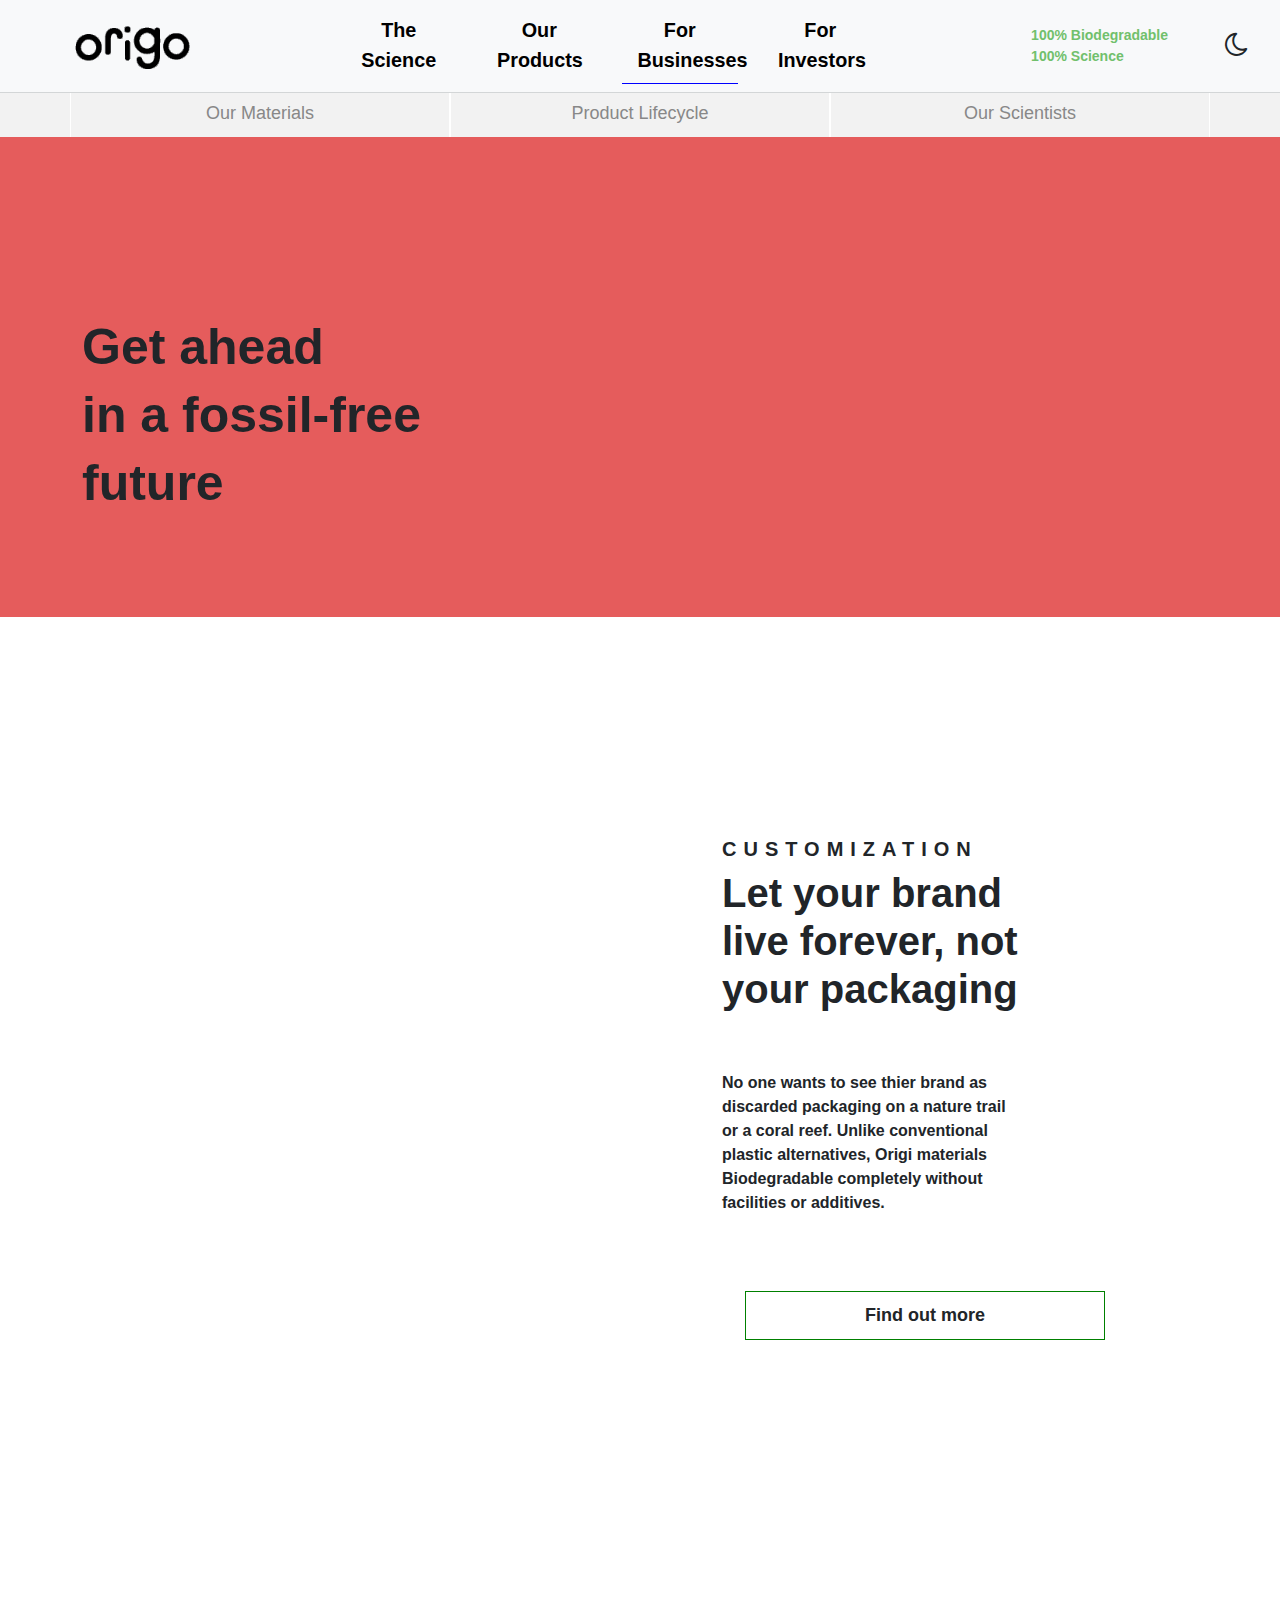
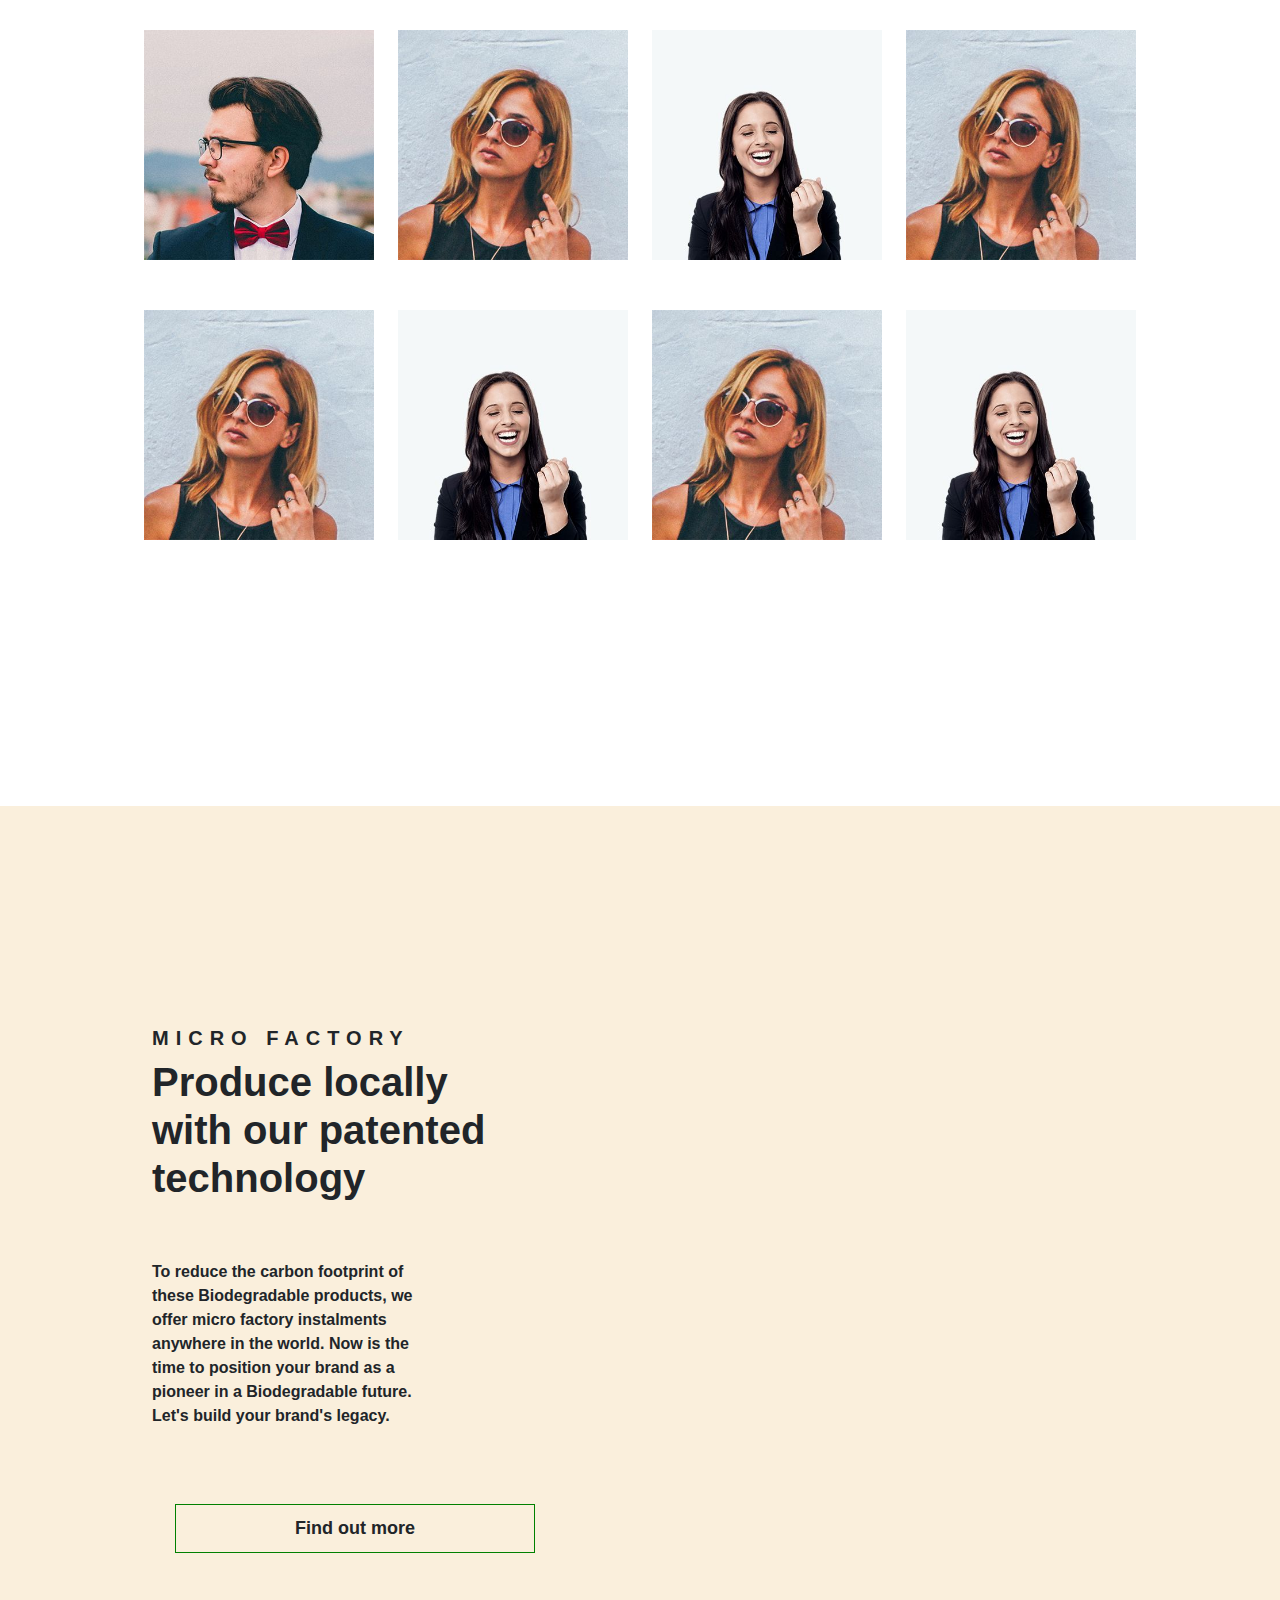
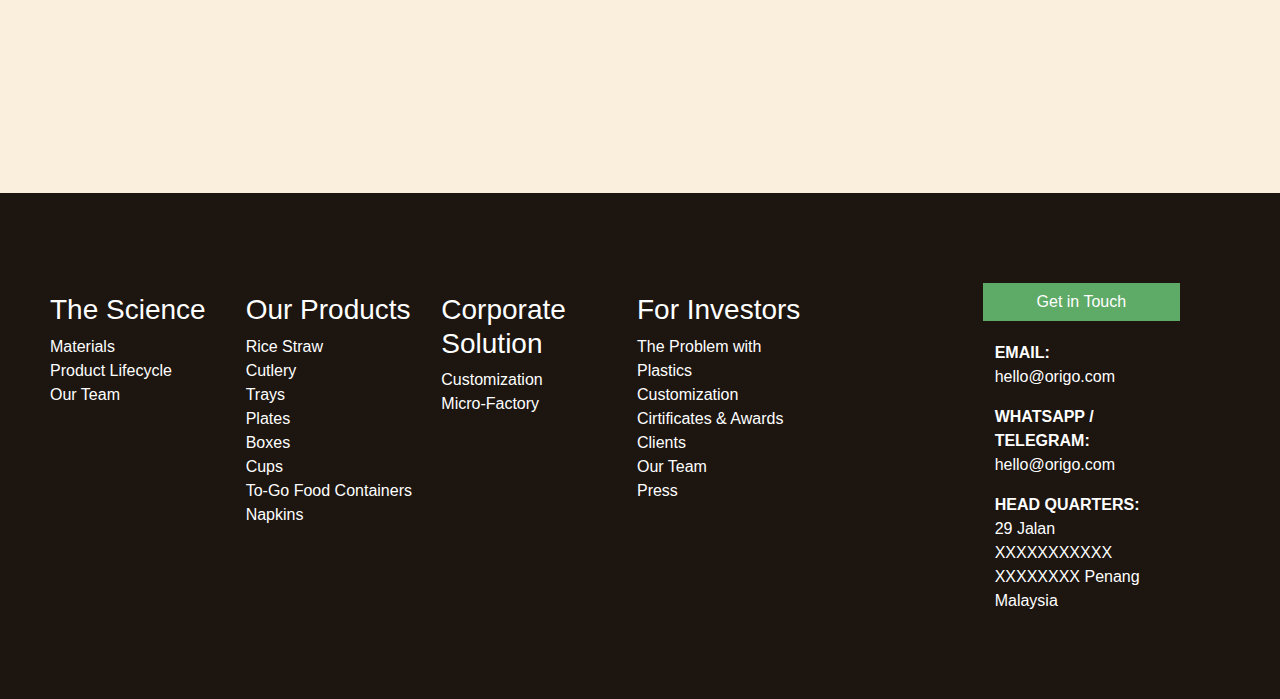
==== commit 540fb8cc: "responsive" ====
--- a/bussiness.html
+++ b/bussiness.html
@@ -24,7 +24,8 @@
                 <span class="navbar-toggler-icon"></span>
             </button>
             <a class="navbar-brand logo" href="/">
-                <img src="assets/img/logo.png" class="img img-responsive logo" alt="">
+                <img src="assets/img/logo.png" class="img img-responsive logo" id="dark-logo" alt="Logo">
+                <img src="assets/img/light-logo.png" class="img img-responsive logo" id="light-logo" alt="Logo" style="display: none;">
             </a>
             <div class="collapse navbar-collapse" id="navbarTogglerDemo03">
                 <div class="container text-center">
@@ -37,7 +38,7 @@
                             <a class="nav-link" href="product.html">Our Products</a>
                         </div>
                         <div class="col-lg-2">
-                            <a class="nav-link" href="bussiness.html">For Businesses</a>
+                            <a class="nav-link active_menu" href="bussiness.html">For Businesses</a>
                         </div>
                         <div class="col-lg-2">
                             <a class="nav-link" href="investor.html">For Investors</a>
@@ -70,7 +71,7 @@
     </section>
 
     <section class="business-banner">
-        <img src="assets/img/orange_circle.png" id="business_orange_circle_2" alt="">
+        <img src="assets/img/orange_circle.png" id="business_orange_circle_2" class="hidden-12" alt="">
         <div class="container">
             <div class="row">
                 <div class="col-md-6">
@@ -81,20 +82,20 @@
                     </div>
                 </div>
                 <div class="col-md-6">
-                    <img src="assets/img/half_green.png" id="business_green_circle_1" alt="">
-                    <img src="assets/img/rice_huck.png" id="rice_huck" width="400" alt="">
-                </div>
-            </div>
-        </div>
-    </section>
-    <img src="assets/img/purple_circle.png" id="business_purple_circle" alt="">
+                    <img src="assets/img/half_green.png" id="business_green_circle_1"  class="hidden-12" alt="">
+                    <img src="assets/img/rice_huck.png" id="rice_huck" width="400"  class="hidden-12" alt="">
+                </div>
+            </div>
+        </div>
+    </section>
+    <img src="assets/img/purple_circle.png" id="business_purple_circle"  class="hidden-12" alt="">
 
     <section class="business-about brown">
         <div class="container">
             <div class="row">
                 <div class="col-md-6">  
-                    <img src="assets/img/rice_half.png" width="350" id="rice_huck_2" alt="">                  
-                    <img src="assets/img/rice_huck.png" width="350" id="rice_huck_3" alt="">                  
+                    <img src="assets/img/rice_half.png"  class="hidden-12" width="350" id="rice_huck_2" alt="">                  
+                    <img src="assets/img/rice_huck.png"  class="hidden-12" width="350" id="rice_huck_3" alt="">                  
                 </div>
                 <div class="col-md-6">
                     <div class="content">
@@ -110,18 +111,18 @@
                             completely without facilities or additives.
                         </p>
                         <div class="about-btn">
-                            <a href="" class="btn custom-btn">Find out more</a>
-                        </div>
-                    </div>
-                </div>
-            </div>
-        </div>
-    </section>
-
-    <img src="assets/img/orange_circle.png" id="business_orange_circle" alt="">
-    <img src="assets/img/red_circle.png" id="business_red_circle" alt="">
-
-    <section class="business-gallary ">
+                            <a href="" class="btn my-btn">Find out more</a>
+                        </div>
+                    </div>
+                </div>
+            </div>
+        </div>
+    </section>
+
+    <img src="assets/img/orange_circle.png" id="business_orange_circle"  class="hidden-12" alt="">
+    <img src="assets/img/red_circle.png" id="business_red_circle"  class="hidden-12" alt="">
+
+    <section class="business-gallary">
         <div class="container">
             <div class="row">
                 <div class="col-lg-3 ">
@@ -153,7 +154,7 @@
             </div>
         </div>
     </section>
-    <img src="assets/img/green_circle.png" id="business_green_circle" alt="">
+    <img src="assets/img/green_circle.png" id="business_green_circle"  class="hidden-12" alt="">
     <br>
     <br>
     <br>
@@ -181,14 +182,14 @@
                             your brand's legacy.
                         </p>
                         <div class="about-btn">
-                            <a href="" class="btn custom-btn">Find out more</a>
+                            <a href="" class="btn my-btn">Find out more</a>
                         </div>
                     </div>                   
                 </div>
                 <div class="col-md-6">
-                    <img src="assets/img/oval.png" id="oval_1" width="450" alt="">
-                    <img src="assets/img/oval.png" id="oval_2" width="450" alt="">
-                    <img src="assets/img/oval.png" id="oval_3" width="450" alt="">
+                    <img src="assets/img/oval.png" id="oval_1"  class="hidden-12" width="450" alt="">
+                    <img src="assets/img/oval.png" id="oval_2"  class="hidden-12" width="450" alt="">
+                    <img src="assets/img/oval.png" id="oval_3"  class="hidden-12" width="450" alt="">
                 </div>
             </div>
         </div>
--- a/assets/css/style.css
+++ b/assets/css/style.css
@@ -93,16 +93,37 @@
     width: 100%;
 }
 
+.my-btn{
+    border: 1px solid green;
+    border-radius: 0px;
+    width: 100%;
+    margin: 10px 0;
+    font-weight: bolder;
+    font-size: 18px;
+    padding: 10px !important;
+}
+
+.about-btn{
+    width: 360px;
+    margin: 10px auto !important;
+}
+
+.btn-product{
+    width: 460px;
+    margin: 10px auto !important;
+    text-align: center;
+}
+
 .custom-btn{
     border: 1px solid green;
     border-radius: 0px;
     margin-top: 10px;
     font-weight: bolder;
-    width: 30%;
     font-size: 24px;
-}
-
-.custom-btn:hover{
+    padding: 0px !important;
+}
+
+.my-btn:hover{
     transition: all 0.4s ease;
     color: #fff;
     background-color: green;
@@ -310,7 +331,7 @@
 }
 
 .science-info{
-    margin: 130px 0px;
+    padding: 130px 0px;
 }
 
 
@@ -1191,7 +1212,7 @@
 }
 
 #heart{
-    right: 230px;
+    right: 250px;
     margin-top: -150px;
 }
 
@@ -1201,39 +1222,42 @@
 }
 
 
-
-
-
-
-
-
-
-
-
-
-
-
-
-
-
-
-
-
-
-
-
-
-
-
-
-
-
-
-
-
-
-
-
-
-
-
+.active_menu{
+    border-bottom: 1px solid blue;
+}
+
+
+
+
+
+
+
+
+
+
+
+
+
+
+
+
+
+
+
+
+
+
+
+
+
+
+
+
+
+
+
+
+
+
+
+
--- a/assets/css/responsive.css
+++ b/assets/css/responsive.css
@@ -1,4 +1,211 @@
 @media screen and (max-width: 980px) {
+
+    /* Home */
+
+    .about .about_title{
+        letter-spacing: 3px;
+        font-size: 25px;
+    }
+
+    .about .about_subtitle{
+        letter-spacing: 2px;
+        font-size: 20px;
+        margin: 10px 0px;
+    }
+
+    .about .content p{
+        font-size: 16px !important;
+    }
+
+    .about .about-btns{
+        width: 100%;
+        padding: 0;
+        margin: 0;
+    }
+
+    .custom-btn{
+        width: 100% !important;
+        margin: auto;
+        display: block !important;
+    }
+
+    .product h4{
+        letter-spacing: 3px !important;
+        font-size: 35px !important;
+        padding: 0;
+        margin: 50px 0;
+    }
+
+    .cards h5{
+        letter-spacing: 2px;
+    }
+
+    .team h4{
+        letter-spacing: 2px;
+    }
+
+    .team .item p{
+        padding: 0;
+        margin: 30 0;
+    }
+
+    .about-btn{
+        width: 100% !important;
+    }
+
+    .btn-product{
+        width: 100% !important;
+    }
+
+
+    .product-btn{
+        margin: 0;
+        padding: 0;
+    }
+
+    /* Science */
+
+    .science_banner .content{
+        padding: 100px 10px;
+    }
+
+    .science_banner .content h1{
+        text-align: center;
+        font-size: 30px;
+        padding: 0;
+        margin: 0;
+    }
+
+    .science-info{
+        text-align: center;
+    }
+
+    .science-info .science_item_1, .science-info .science_item_2{
+        text-align: center;
+        padding: 0;
+        margin: 10px 0;
+        font-size: 24px;
+    }
+
+    .invented{
+        text-align: center;
+    }
+
+    .invented .number{
+        text-align: center !important;
+        font-size: 50px !important;
+    }
+
+    .invented .number_sub{
+        padding: 0;
+        margin: 10px 0;
+        font-size: 30px !important;
+    }
+
+    .product_lifecycle{
+        margin: 0;
+        padding: 0;
+        text-align: center;
+    }
+
+    .product_lifecycle .content{
+        text-align: center;
+        padding: 50px 5px;
+        margin: 0;
+        width: 100%;
+    }
+
+    .product_lifecycle .content h2{
+        letter-spacing: 2px;
+    }
+
+    .product_lifecycle .content h1{
+        padding: 10px;
+        margin: 10px 0px;
+        font-size: 25px;
+    }
+
+    .product_lifecycle .content p{
+        text-align: center;
+        padding: 10px;
+    }
+
+    .product_vedio .content h1{
+        font-size: 30px;
+        text-align: center;
+        padding: 10px;
+    }
+
+    .product_vedio .content{
+        margin: 0;
+    }
+
+    #banner_purple_circle{
+        margin-top: 500px;
+    }
+
+    #play{
+        margin-left: 70px;
+    }
+
+    /* Product */
+
+    .product-category .category-btns a{
+        display: block;
+    }
+
+    .product-banner{
+        text-align: center;
+    }
+
+    .product-banner h1{
+        font-size: 40px;
+    }
+
+    .product-banner p{
+        text-align: center;
+        padding: 0;
+    }
+
+    /* Business */
+    .business-banner .title h1{
+        text-align: center;
+        font-size: 40px;
+    }
+
+    .business-about .content{
+        padding: 70px 0px;
+        margin: 0;
+        text-align: center;
+    }
+
+    .business-about .content h3{
+        text-align: center;
+    }
+
+    .business-about .content h1{
+        text-align: center;
+        padding: 0;
+    }
+
+    .business-about .content p{
+        text-align: center;
+        padding: 0;
+        margin: 20px 0px;
+    }
+
+    .business-gallary img{
+        margin: 5px;
+    }
+
+
+
+
+    #status{
+        text-align: center;
+        margin: 10px;
+    }
+
     .leading {
         width: 100%;
         text-align: center;
@@ -112,9 +319,9 @@
 
 
 @media screen and (max-width: 1800px) {
-    body{
+    /* body{
         background-color: tomato !important;
-    }
+    } */
 
     .menu{
         top: 90px;
@@ -129,9 +336,9 @@
 
 
 @media screen and (max-width: 1000px) {
-    body{
+    /* body{
         background-color: dodgerblue !important;
-    }
+    } */
 
     .menu{
         top: 70px;
@@ -269,9 +476,9 @@
 
 
 @media screen and (max-width: 400px) {
-    body{
+    /* body{
         background-color: yellowgreen !important;
-    }
+    } */
 
     .menu{
         top: 70px;
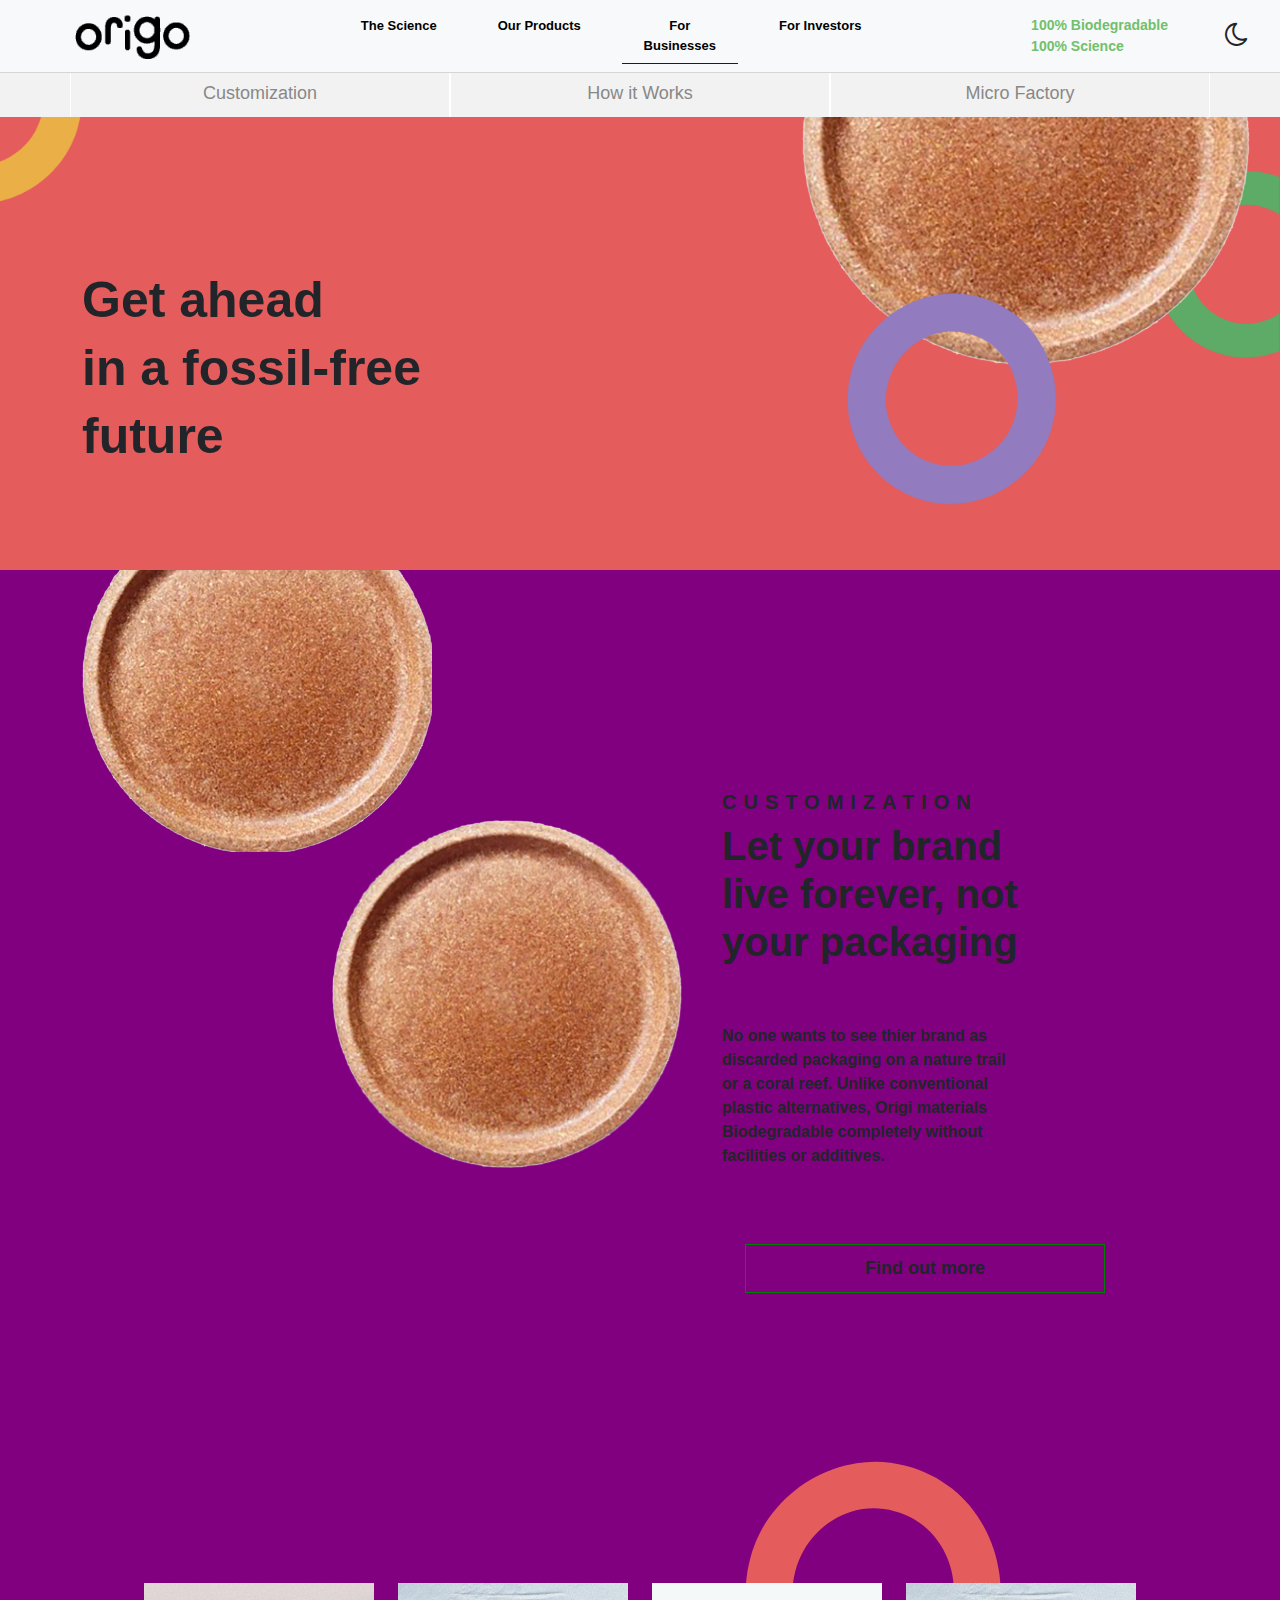
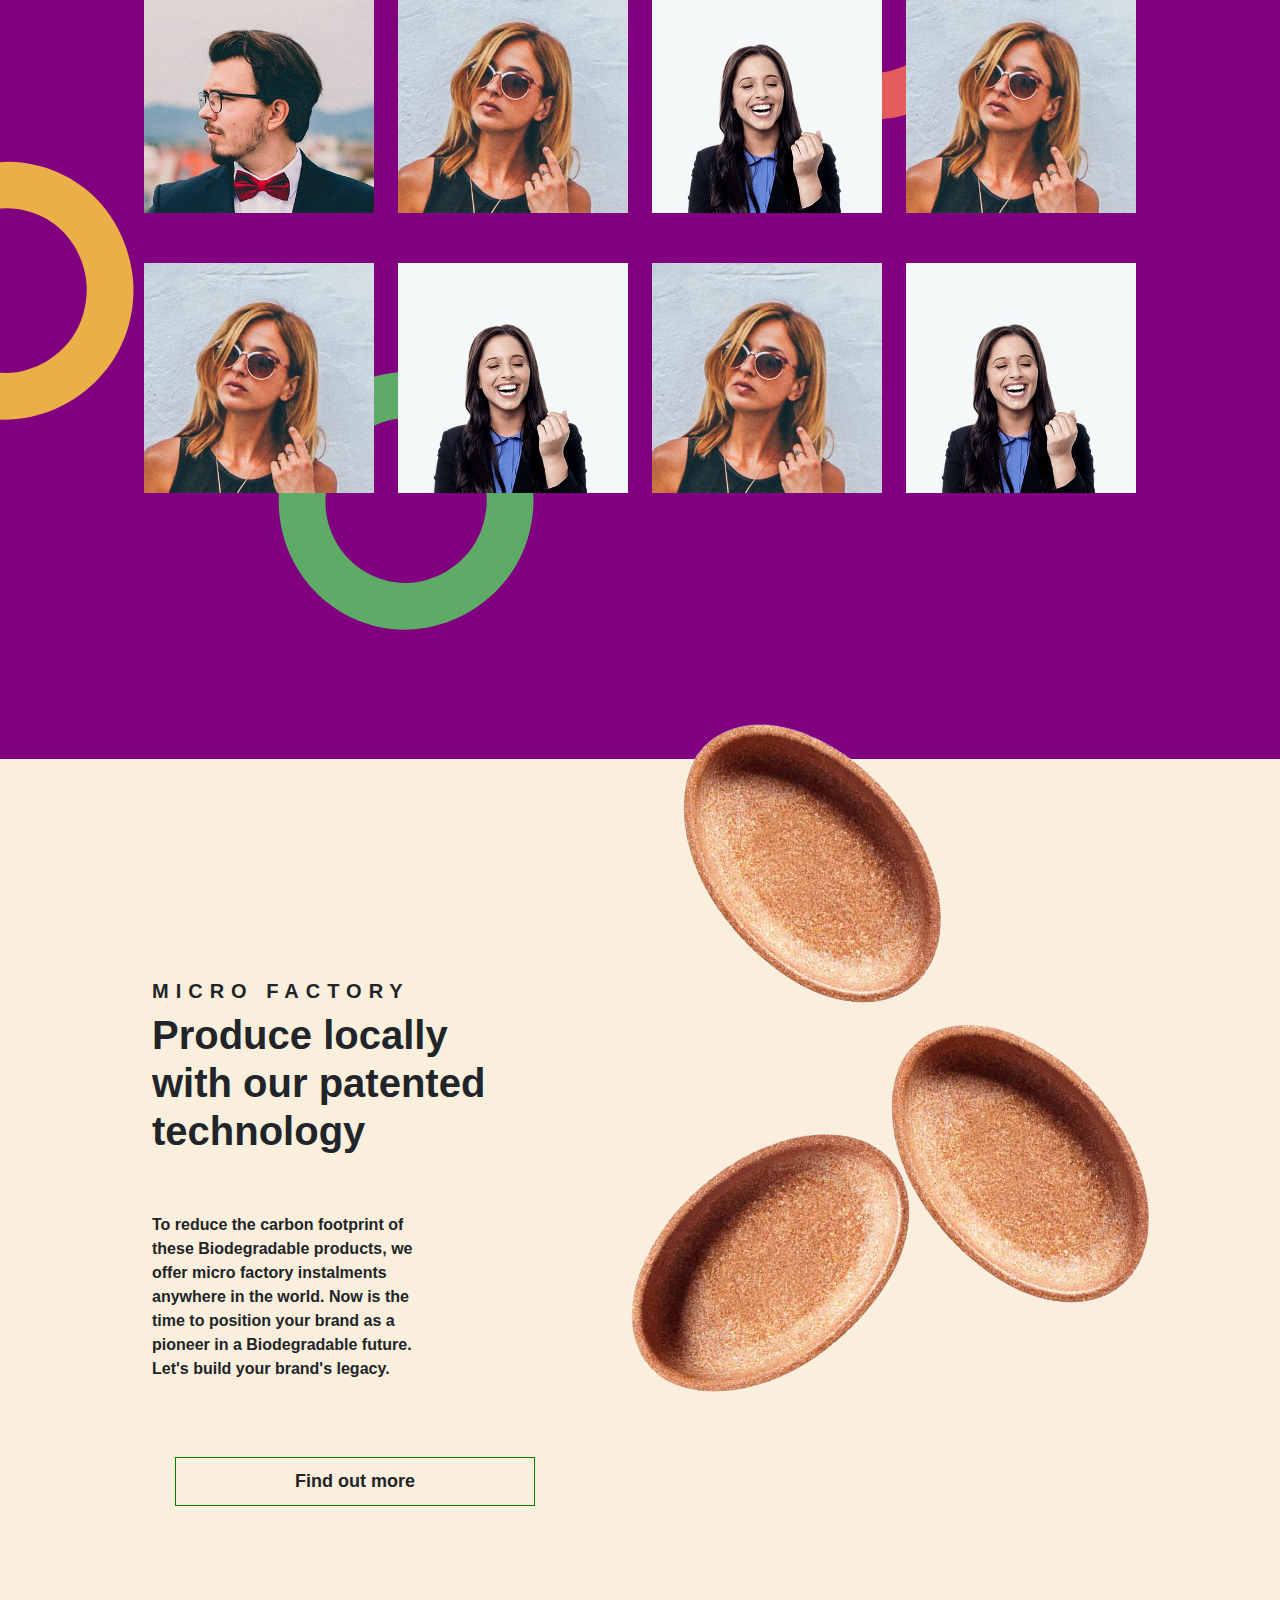
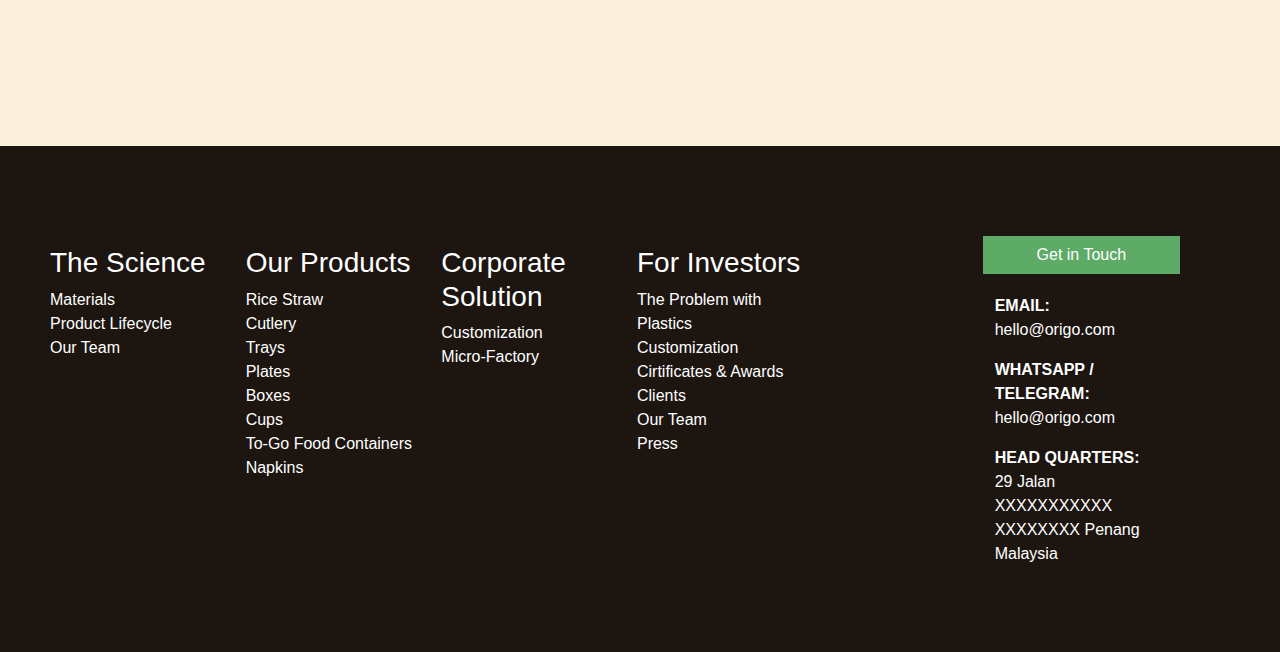
==== commit 00e28bbb: "Removed Bugs." ====
--- a/bussiness.html
+++ b/bussiness.html
@@ -63,9 +63,9 @@
     <section class="menu brown">
         <div class="container">
             <div class="row text-center">
-                <div class="col-lg-4 menu-item">Our Materials</div>
-                <div class="col-lg-4 menu-item">Product Lifecycle</div>
-                <div class="col-lg-4 menu-item">Our Scientists</div>
+                <div class="col-lg-4 menu-item"><a href="#section1">Customization</a></div>
+                <div class="col-lg-4 menu-item"><a href="#section2">How it Works</a></div>
+                <div class="col-lg-4 menu-item"><a href="#section3">Micro Factory</a></div>
             </div>
         </div>
     </section>
@@ -90,7 +90,7 @@
     </section>
     <img src="assets/img/purple_circle.png" id="business_purple_circle"  class="hidden-12" alt="">
 
-    <section class="business-about brown">
+    <section class="business-about brown" id="section1">
         <div class="container">
             <div class="row">
                 <div class="col-md-6">  
@@ -122,7 +122,7 @@
     <img src="assets/img/orange_circle.png" id="business_orange_circle"  class="hidden-12" alt="">
     <img src="assets/img/red_circle.png" id="business_red_circle"  class="hidden-12" alt="">
 
-    <section class="business-gallary">
+    <section class="business-gallary" id="section2">
         <div class="container">
             <div class="row">
                 <div class="col-lg-3 ">
@@ -164,7 +164,7 @@
     <br>
     <br>
     <br>
-    <section class="business-about about-micro brown">
+    <section class="business-about about-micro brown" id="section3">
         <div class="container">
             <div class="row">
                 <div class="col-md-6"> 
--- a/assets/css/style.css
+++ b/assets/css/style.css
@@ -10,7 +10,7 @@
 /* Navbar */
 .nav-link{
     cursor: pointer;
-    font-size: 2.2vh;
+    font-size: 1.8vh;
     font-weight: bolder;
     color: #000;
 }
@@ -411,18 +411,22 @@
 .menu{
     background-color: rgb(242, 242, 242);
     z-index: 100 !important;
-    position: relative;
+    position: fixed;
     top: 70px;
+    width: 100%;
 }
 
 .menu-item{
     border-left: 1px solid white;
     border-right: 1px solid white;
     padding: 10px;
+}
+
+.menu .menu-item a{
+    text-decoration: none;
     color: #888;
     font-size: 18px;
 }
-
 
 
 
@@ -559,17 +563,18 @@
 
 .investor-banner{
     background-color: rgb(146, 123, 191);
-    height: 600px;
+    height: 700px;
 }
 
 .investor-banner .content{
     padding: 50px;
-    padding-top: 200px;
+    padding-top: 250px;
 }
 
 .investor-banner .content h1{
     font-size: 7vh;
     font-weight: bolder;
+    margin-top: 50px;
 }
 
 .invest-about{
@@ -1227,37 +1232,39 @@
 }
 
 
-
-
-
-
-
-
-
-
-
-
-
-
-
-
-
-
-
-
-
-
-
-
-
-
-
-
-
-
-
-
-
-
-
-
+.clients-logo img{
+    margin: 15px !important;
+}
+
+
+
+
+
+
+
+
+
+
+
+
+
+
+
+
+
+
+
+
+
+
+
+
+
+
+
+
+
+
+
+
+
--- a/assets/css/responsive.css
+++ b/assets/css/responsive.css
@@ -1,6 +1,195 @@
-@media screen and (max-width: 980px) {
-
-    /* Home */
+@media screen and (min-width: 1024px) and (max-width: 1600px){
+    body{
+        background-color: purple;
+    }
+
+    .nav-link{
+        font-size: small;
+    } 
+
+    #rice_huck{
+        width: 35%;
+    }
+
+    #business_green_circle_1{
+        width: 10%;
+    }
+
+    #business_orange_circle_2{
+        width: 20%;
+    }
+
+    #business_purple_circle{
+        width: 20%;
+        margin-top: -300px;
+    }
+
+    /* The Science */
+    #science_top_ban{
+        transition: all 2s ease;
+        top: 160px !important;
+    }
+
+    #banner_red_circle{
+        transition: all 2s ease;
+        top: 450px !important;
+        right: 450px !important;
+    }
+
+    /* Product */
+    #product_oval_1{
+        transition: all 2s ease;
+        width: 40%;
+        border-radius: 160px;
+    }
+
+    /* Invstors */
+    #invest-img{
+        width: 30%;
+        transition: all 2s ease;
+    }
+
+    #banner_green_circle{
+        transition: all 2s ease;
+        right: 400px;
+        width: 20% !important;
+    }
+
+    #invest_circle_circle{
+        transition: all 2s ease;
+        right: 60px;
+        width: 20% !important;
+    }
+
+    #invest_red_circle_1{
+        transition: all 2s ease;
+        width: 20%;
+        left: 130px;
+    }
+
+    #purple_circle_1{
+        display: none;
+    }
+
+    #oval_1 , #oval_2 , #oval_3{
+        width: 25%;
+    }
+}
+
+@media screen and (min-width: 767px) and (max-width: 1023px) {
+    body{
+        background-color: tomato;
+    }
+
+    #oval_1 , #oval_2 , #oval_3{
+        display: none;
+    }
+
+    .business-banner .title h1{
+        text-align: center;
+        font-size: 40px;
+    }
+
+    .business-about .content{
+        padding: 70px 0px;
+        margin: 0;
+        text-align: center;
+    }
+
+    .business-about .content h3{
+        text-align: center;
+    }
+
+    .business-about .content h1{
+        text-align: center;
+        padding: 0;
+    }
+
+    .business-about .content p{
+        text-align: center;
+        padding: 0;
+        margin: 20px 0px;
+    }
+
+    .business-gallary img{
+        margin: 5px;
+    }
+
+
+    
+
+    .nav-link{
+        font-size: small;
+    } 
+
+    #rice_huck{
+        width: 35%;
+    }
+
+    #business_green_circle_1{
+        width: 10%;
+    }
+
+    #business_orange_circle_2{
+        width: 20%;
+    }
+
+    #business_purple_circle{
+        width: 20%;
+        margin-top: -300px;
+    }
+
+    /* The Science */
+
+    #science_top_ban{
+        transition: all 2s ease;
+        top: 160px !important;
+    }
+
+    #banner_red_circle{
+        transition: all 2s ease;
+        top: 400px !important;
+        right: 200px !important;
+    }
+    
+    .hidden-tb{
+        display: none;
+    }
+
+    /* Product */
+
+
+    /* Investor */
+     /* Invstors */
+     #invest-img{
+        width: 35%;
+        transition: all 2s ease;
+    }
+
+    #banner_green_circle{
+        transition: all 2s ease;
+        right: 300px;
+        width: 20% !important;
+    }
+
+    #invest_circle_circle{
+        transition: all 2s ease;
+        right: 60px;
+        width: 20% !important;
+    }
+    
+    #purple_circle_1{
+        display: none;
+    }
+}
+
+
+@media screen and (max-width: 767px) {
+
+    
+    .hidden-12{
+        display: none;
+    }
 
     .about .about_title{
         letter-spacing: 3px;
@@ -315,34 +504,6 @@
    .contact p{
     font-size: 16px;
    }
-}
-
-
-@media screen and (max-width: 1800px) {
-    /* body{
-        background-color: tomato !important;
-    } */
-
-    .menu{
-        top: 90px;
-    }
-
-    .hidden-12{
-        display: none;
-    }
-    
-}
-
-
-
-@media screen and (max-width: 1000px) {
-    /* body{
-        background-color: dodgerblue !important;
-    } */
-
-    .menu{
-        top: 70px;
-    }
 
     .menu{
         top: 70px;
@@ -472,140 +633,4 @@
         width: 100px;
         margin: 10px;
     }
-}
-
-
-@media screen and (max-width: 400px) {
-    /* body{
-        background-color: yellowgreen !important;
-    } */
-
-    .menu{
-        top: 70px;
-    }
-
-    .investor-banner .content h1{
-        font-size: 5vh;
-        text-align: center;
-    }
-
-    .invest-about h1{
-        text-align: center;
-    }
-
-    .invest-about .invest-item{
-        padding: 10px;
-        text-align: center;
-        margin: 10px 0px;
-    }
-
-    .invest-about .invest-item p{
-        padding: 0;
-        margin: 0;
-    }
-
-    .invest-capablities .img-group img{
-        width: 100%;
-        margin: 20px 0;
-    }
-
-    .invest-capablities .img-group{
-        padding: 0;
-        margin: 0;
-    }
-
-    .invest-capablities .content{
-        text-align: center;
-    }
-
-    .invest-capablities .content h1{
-        padding: 0;
-        margin: 0;
-        font-size: 20px;
-    }
-
-    .invest-capablities .content p{
-        text-align: center;
-        font-size: 16px;
-    }
-
-    .invest-capablities{
-        padding: 10px;
-        margin: 10px;
-    }
-
-    .clients h2{
-        text-align: center;
-        letter-spacing: 4px;
-        font-size: 24px;
-    }
-
-    .clients{
-        padding: 10px;
-        margin: 0px;
-    }
-
-    .management-team{
-        padding: 70px 5px;
-    }
-
-    .management-team .main-title{
-        font-size: 20px;
-        letter-spacing: 3px;
-    }
-
-    .management-team p{
-        padding: 0;
-        margin: 0;
-    }
-
-    .management-team .content{
-        margin: 20px 0px;
-    }
-
-    .certificate {
-        padding: 50px 10px;
-    }
-
-    .certificate .content h1{
-        text-align: center;
-        font-size: 25px;
-        letter-spacing: 5px;
-    }
-
-    .prees-section{
-        padding: 50px 10px;
-        text-align: center;
-    }
-
-    .prees-section h3{
-        text-align: center;
-    }
-
-    .prees-section .content{
-        margin: 20px 0px;
-    }
-
-    .custom-btn {
-        margin: 10px;
-        width: 300px !important;
-    }
-
-    footer{
-        text-align: left;
-    }
-
-    footer .footer-left div{
-        margin: 20px 0px;
-    }
-
-    footer .footer-right{
-        padding: 30px;
-        text-align: center;
-    }
-
-    .footer-btn{
-        width: 100px;
-        margin: 10px;
-    }
 }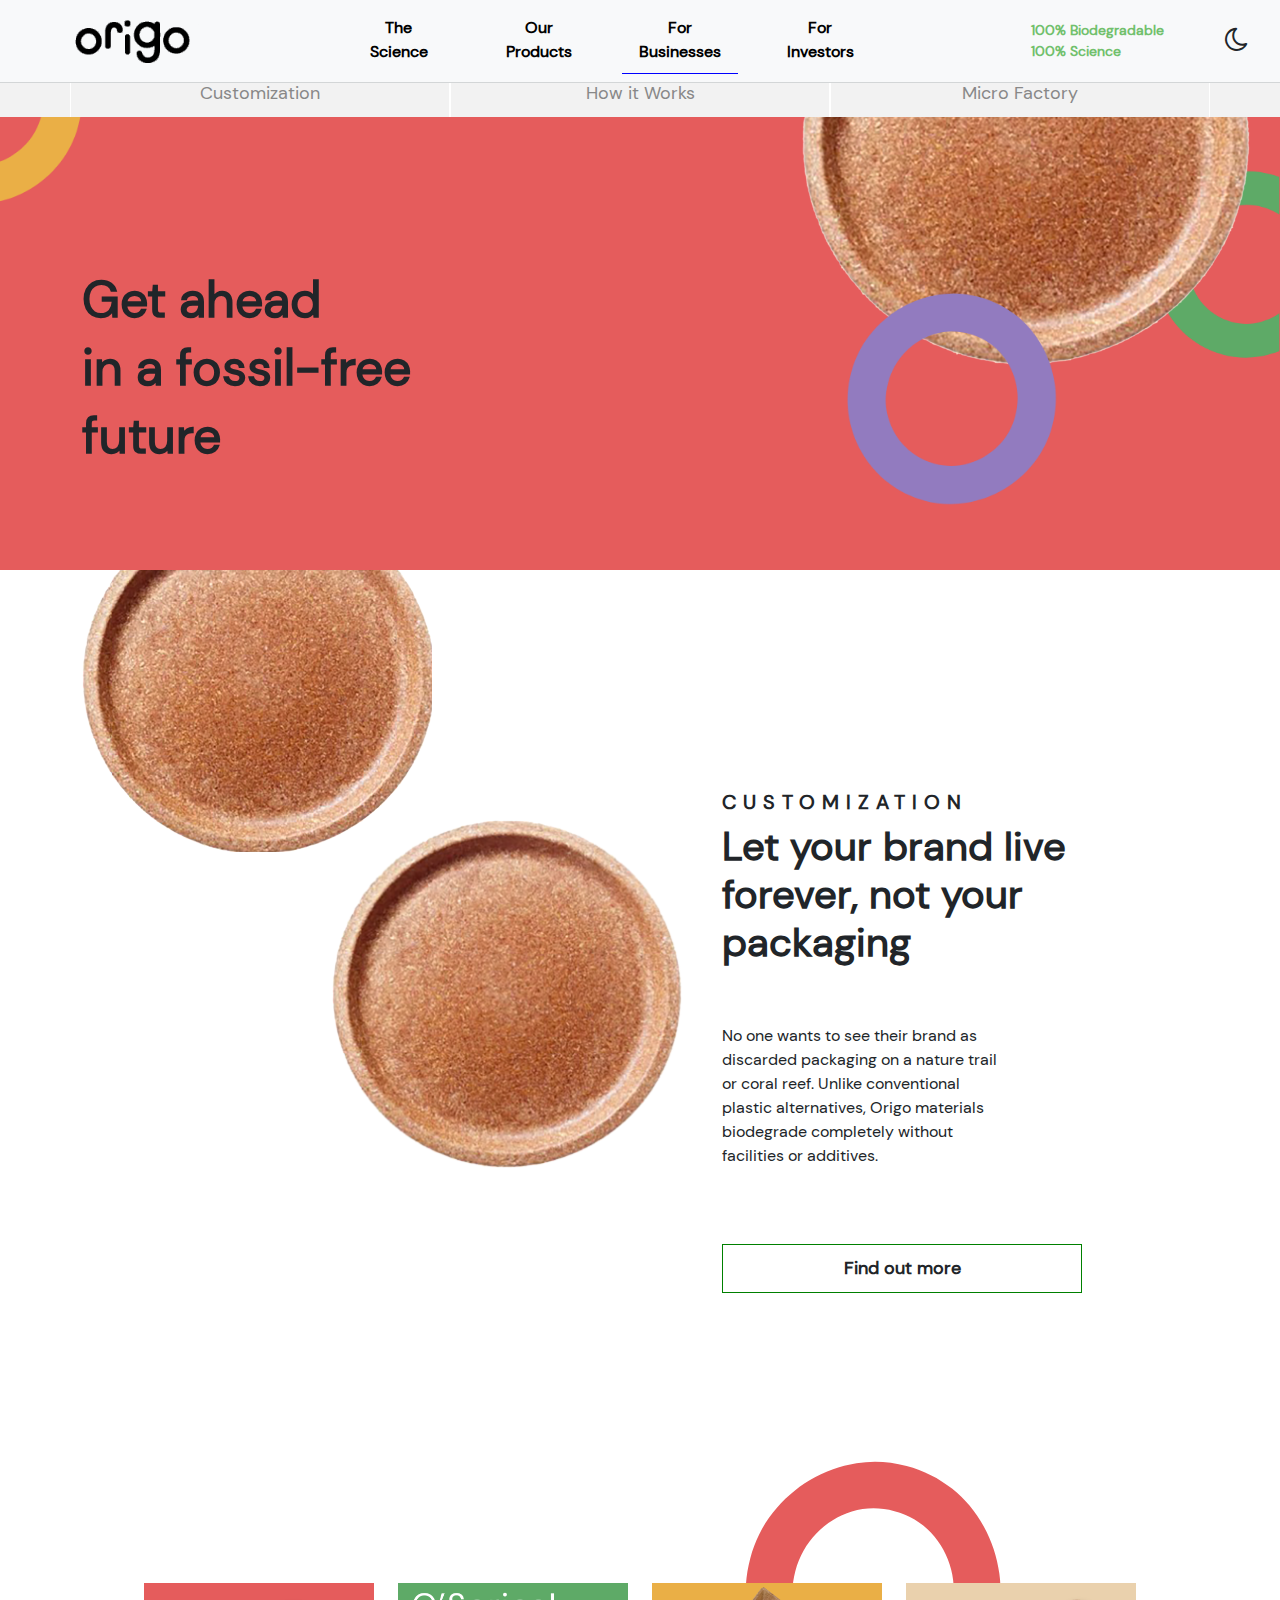
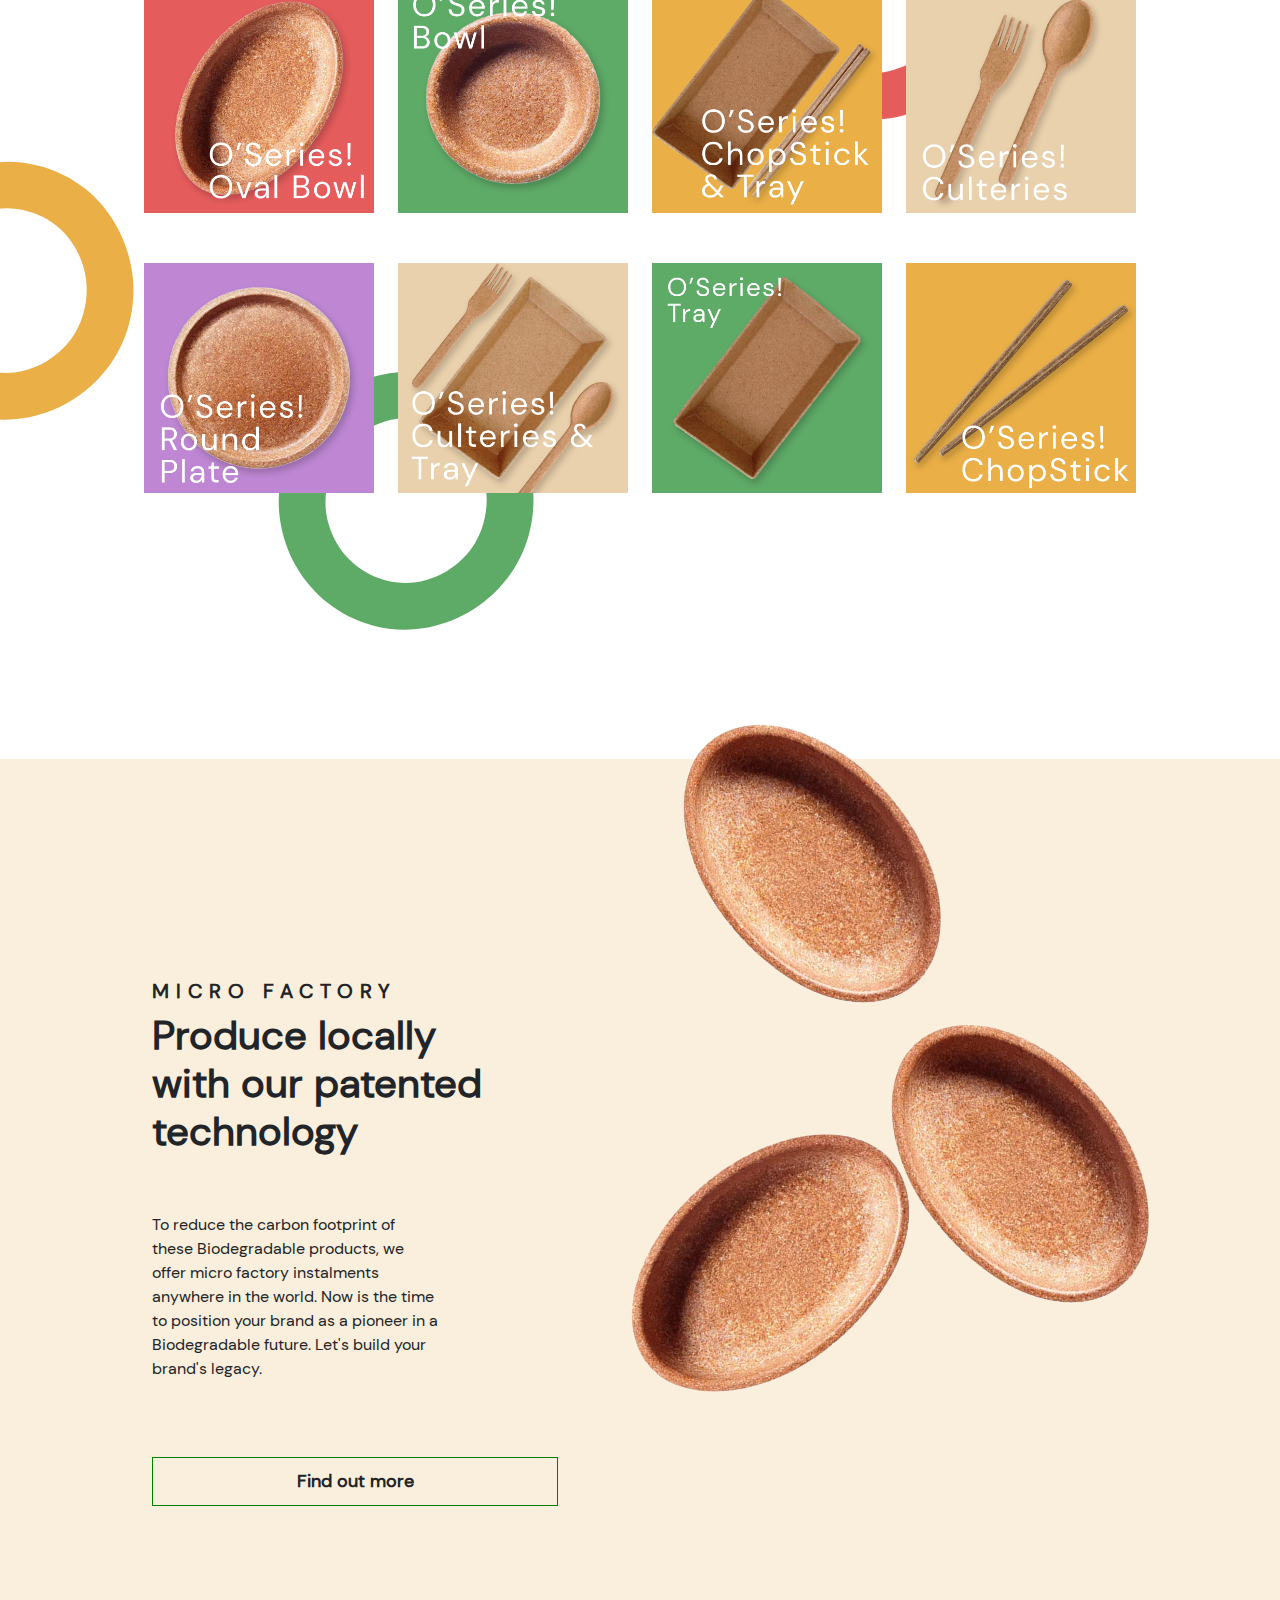
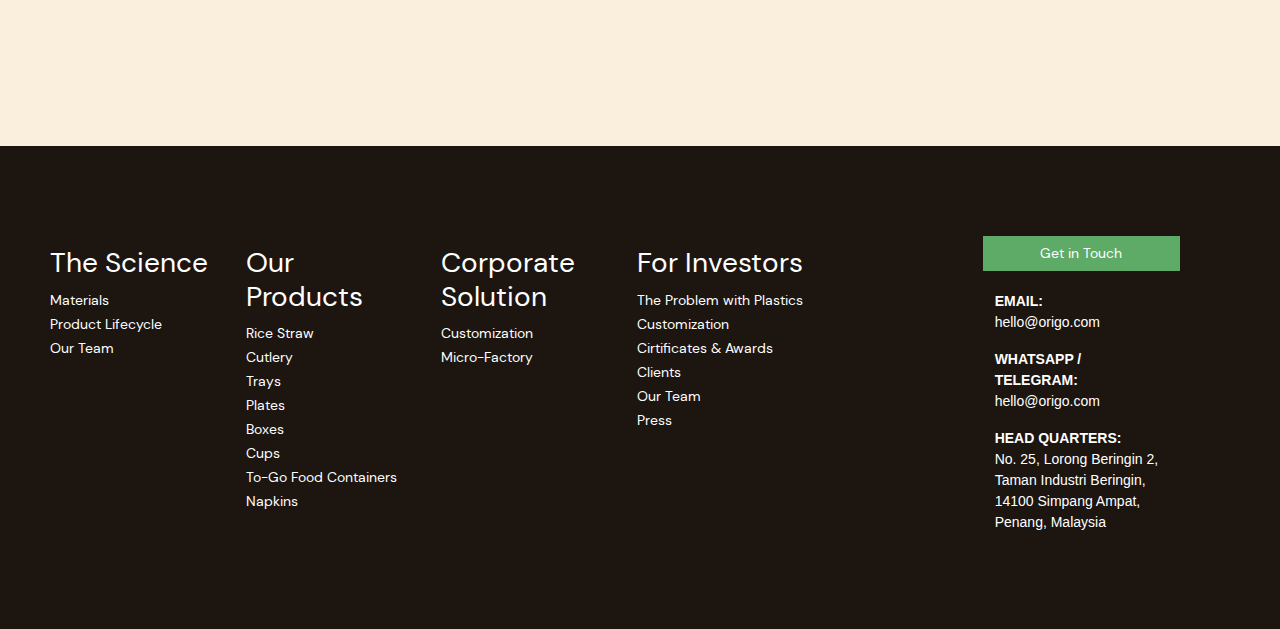
==== commit 2749d11e: "Fixed some bugs" ====
--- a/bussiness.html
+++ b/bussiness.html
@@ -3,7 +3,7 @@
 
 <head>
     <!-- Required meta tags -->
-    <title>Origi!</title>
+    <title>Origo - For Business</title>
     <meta charset="utf-8">
     <meta name="viewport" content="width=device-width, initial-scale=1">
 
@@ -62,10 +62,10 @@
     
     <section class="menu brown">
         <div class="container">
-            <div class="row text-center">
-                <div class="col-lg-4 menu-item"><a href="#section1">Customization</a></div>
-                <div class="col-lg-4 menu-item"><a href="#section2">How it Works</a></div>
-                <div class="col-lg-4 menu-item"><a href="#section3">Micro Factory</a></div>
+            <div class="row text-center mobile-row">
+                <div class="col-lg-4 col-md-4 col-sm-4 col-xs-4  menu-item"><a href="#section1">Customization</a></div>
+                <div class="col-lg-4 col-md-4 col-sm-4 col-xs-4  menu-item"><a href="#section2">How it Works</a></div>
+                <div class="col-lg-4 col-md-4 col-sm-4 col-xs-4  menu-item"><a href="#section3">Micro Factory</a></div>
             </div>
         </div>
     </section>
@@ -106,12 +106,11 @@
                             packaging
                         </h1>
                         <p>
-                            No one wants to see thier brand as discarded packaging on a nature trail or 
-                            a coral reef. Unlike conventional plastic alternatives, Origi materials Biodegradable
-                            completely without facilities or additives.
+                            No one wants to see their brand as discarded packaging on a nature trail or coral reef. 
+                          	Unlike conventional plastic alternatives, Origo materials biodegrade completely without facilities or additives.
                         </p>
-                        <div class="about-btn">
-                            <a href="" class="btn my-btn">Find out more</a>
+                        <div class="about-btn ">
+                            <a href="" class="btn my-btn light cust">Find out more</a>
                         </div>
                     </div>
                 </div>
@@ -126,30 +125,30 @@
         <div class="container">
             <div class="row">
                 <div class="col-lg-3 ">
-                    <img src="assets/img/pic1.jpg" alt="">
-                </div>
-                <div class="col-lg-3 ">
-                    <img src="assets/img/pic2.jpg" alt="">
-                </div>
-                <div class="col-lg-3 ">
-                    <img src="assets/img/pic3.jpg" alt="">
-                </div>
-                <div class="col-lg-3 ">
-                    <img src="assets/img/pic2.jpg" alt="">
-                </div>
-            </div>
-            <div class="row">
-                <div class="col-lg-3 ">
-                    <img src="assets/img/pic2.jpg" alt="">
-                </div>
-                <div class="col-lg-3 ">
-                    <img src="assets/img/pic3.jpg" alt="">
-                </div>
-                <div class="col-lg-3 ">
-                    <img src="assets/img/pic2.jpg" alt="">
-                </div>
-                <div class="col-lg-3 ">
-                    <img src="assets/img/pic3.jpg" alt="">
+                    <img src="assets/img/b1.png" alt="">
+                </div>
+                <div class="col-lg-3 ">
+                    <img src="assets/img/b2.png" alt="">
+                </div>
+                <div class="col-lg-3 ">
+                    <img src="assets/img/b3.png" alt="">
+                </div>
+                <div class="col-lg-3 ">
+                    <img src="assets/img/b4.png" alt="">
+                </div>
+            </div>
+            <div class="row">
+                <div class="col-lg-3 ">
+                    <img src="assets/img/b5.png" alt="">
+                </div>
+                <div class="col-lg-3 ">
+                    <img src="assets/img/b6.png" alt="">
+                </div>
+                <div class="col-lg-3 ">
+                    <img src="assets/img/b7.png" alt="">
+                </div>
+                <div class="col-lg-3 ">
+                    <img src="assets/img/b8.png" alt="">
                 </div>
             </div>
         </div>
@@ -181,8 +180,8 @@
                             pioneer in a Biodegradable future. Let's build
                             your brand's legacy.
                         </p>
-                        <div class="about-btn">
-                            <a href="" class="btn my-btn">Find out more</a>
+                        <div class="about-btn ">
+                            <a href="" class="btn my-btn light">Find out more</a>
                         </div>
                     </div>                   
                 </div>
@@ -255,9 +254,10 @@
                     </ul>
                     <ul>
                         <li><b>HEAD QUARTERS:</b></li>
-                        <li>29 Jalan XXXXXXXXXXX</li>
-                        <li>XXXXXXXX Penang</li>
-                        <li>Malaysia</li>
+                        <li>No. 25, Lorong Beringin 2,</li>
+                        <li>Taman Industri Beringin,</li>
+                        <li>14100 Simpang Ampat,</li>
+                        <li>Penang, Malaysia</li>
                     </ul>
                 </div>
             </div>
--- a/assets/css/style.css
+++ b/assets/css/style.css
@@ -1,8 +1,17 @@
+@font-face {
+    font-family: DMregular;
+    src: url('../../fonts/fonts/DMSans-Regular.woff');
+}
+
 *{
     font-family: 'Arial';
     margin: 0;
     padding: 0;
     box-sizing: border-box;
+}
+
+h1, h2, h3, h4 , h5 , h6 , p , div , a {
+    font-family: DMregular !important;
 }
 
 
@@ -104,8 +113,12 @@
 }
 
 .about-btn{
-    width: 360px;
+    /* width: 360px; */
     margin: 10px auto !important;
+}
+
+.cust{
+    width: 360px !important;
 }
 
 .btn-product{
@@ -136,15 +149,16 @@
     padding-bottom: 120px;
 }
 
-.product img{
+.product img.img{
     margin: auto;
-    height: 180px;
+    height: 100px;
+    width: 100px;
 }
 
 .product p{
     margin-top: 20px;
     font-weight: bolder;
-    font-size: 24px;
+    font-size: 20px;
 }
 
 .product-btn{
@@ -209,6 +223,8 @@
     color: orange;
     padding-top: 10px;
     font-weight: bold;
+    font-size: 24px;
+
 }
 
 .item h5{
@@ -217,7 +233,6 @@
 
 .item p{
     padding: 10px 70px;
-    font-size: 24px;
     color: rgba(0, 130, 0, 0.666);
 }
 
@@ -273,6 +288,7 @@
 .footer-left ul li a{
     text-decoration: none;
     color: white;
+    font-size: 14px;
 }
 
 .footer-right{
@@ -291,6 +307,11 @@
    width: 100%;
    margin: 20px;
    border-radius: 0px;
+   font-size: 14px;
+}
+
+.footer-right ul li{
+    font-size: 14px;
 }
 
 
@@ -316,9 +337,10 @@
 }
 
 .science_item_1{
-    padding-right: 40%;
+    padding-right: 20px;
     font-weight: bold;
     font-size: 40px;
+    max-width: 600px;
 }
 
 .science_item_2{
@@ -391,7 +413,7 @@
 .product_vedio .content{
     background-color: rgb(221, 221, 221);
     padding: 80px;
-    height: 650px;
+    height: inherit;
 }
 
 .product_vedio .content h1{
@@ -400,6 +422,11 @@
     font-weight: bolder;
 }
 
+
+.youtube-vedio{
+    width: 100%;
+    height: 615px;
+}
 
 
 
@@ -452,7 +479,7 @@
     font-weight: bold;
     padding-right: 100px;
     text-align: left;
-    font-size: 18px;
+    font-size: 16px;
 }
 
 
@@ -471,6 +498,12 @@
     margin: 10px;
 }
 
+.category-btns a:hover{
+    transition: all 1s ease;
+    background-color: rgb(94, 170, 103);
+    border: 2px solid rgb(94, 170, 103) !important;
+}
+
 .active{
     background-color: rgb(94, 170, 103);
     border: 2px solid rgb(94, 170, 103) !important;
@@ -534,7 +567,7 @@
 
 .business-about .content p{
     padding: 50px 120px 50px 0px;
-    font-weight: bold;
+    /* font-weight: bold; */
 }
 
 .about-btn{
@@ -594,7 +627,7 @@
 
 .invest-about .invest-item p{
     padding-right: 80px;
-    font-weight: bold;
+    /* font-weight: bold; */
 }
 
 .invest-capablities{
@@ -639,11 +672,15 @@
 .clients .clients-logo .row{
     margin: 20px 0px;
     vertical-align: center;
+    display: flex;
+    justify-content: center;
+    align-items: center;
 }
 
 .clients .clients-logo img{
+    /* width: 100px;
+    height: 100px; */
     width: 100px;
-    height: 100px;
     margin: 2px;
 }
 
@@ -658,7 +695,7 @@
 
 .management-team .content .team-img img{
     border-radius: 50%;
-    width: 100%;
+    width: 50%;
 }
 
 .management-team .content .team-name{
@@ -672,8 +709,7 @@
 }
 
 .management-team .content p{
-    padding: 10px 50px;
-    font-weight: bold;
+    padding: 0px 50px;
     font-size: 18px;
 }
 
--- a/assets/css/responsive.css
+++ b/assets/css/responsive.css
@@ -1,10 +1,7 @@
 @media screen and (min-width: 1024px) and (max-width: 1600px){
-    body{
-        background-color: purple;
-    }
-
+   
     .nav-link{
-        font-size: small;
+        /* font-size: small; */
     } 
 
     #rice_huck{
@@ -77,8 +74,10 @@
 }
 
 @media screen and (min-width: 767px) and (max-width: 1023px) {
-    body{
-        background-color: tomato;
+    .clients .clients-logo img{
+        width: 100px;
+        height: 100px;
+        margin: 0;
     }
 
     #oval_1 , #oval_2 , #oval_3{
@@ -185,7 +184,6 @@
 
 
 @media screen and (max-width: 767px) {
-
     
     .hidden-12{
         display: none;
@@ -263,6 +261,7 @@
         font-size: 30px;
         padding: 0;
         margin: 0;
+        margin-top: 150px;
     }
 
     .science-info{
@@ -274,6 +273,10 @@
         padding: 0;
         margin: 10px 0;
         font-size: 24px;
+    }
+
+    .youtube-vedio{
+        height: 200px;
     }
 
     .invented{
@@ -341,6 +344,7 @@
 
     .product-category .category-btns a{
         display: block;
+        margin: 0;
     }
 
     .product-banner{
@@ -633,4 +637,29 @@
         width: 100px;
         margin: 10px;
     }
+}
+
+
+@media screen and (max-width: 575px){
+
+    .menu .mobile-row{
+        display: grid;
+        grid-template-columns: auto auto auto;
+        width: 100%;
+    }
+    
+    .menu .mobile-row .menu-item a{
+        font-size: 12px;
+    }
+
+    .menu .invest-mobile-row{
+        display: grid;
+        grid-template-columns: auto auto auto auto;
+        width: 100%;
+    }
+
+    .menu .invest-mobile-row .menu-item a{
+        font-size: 14px;
+    }
+
 }